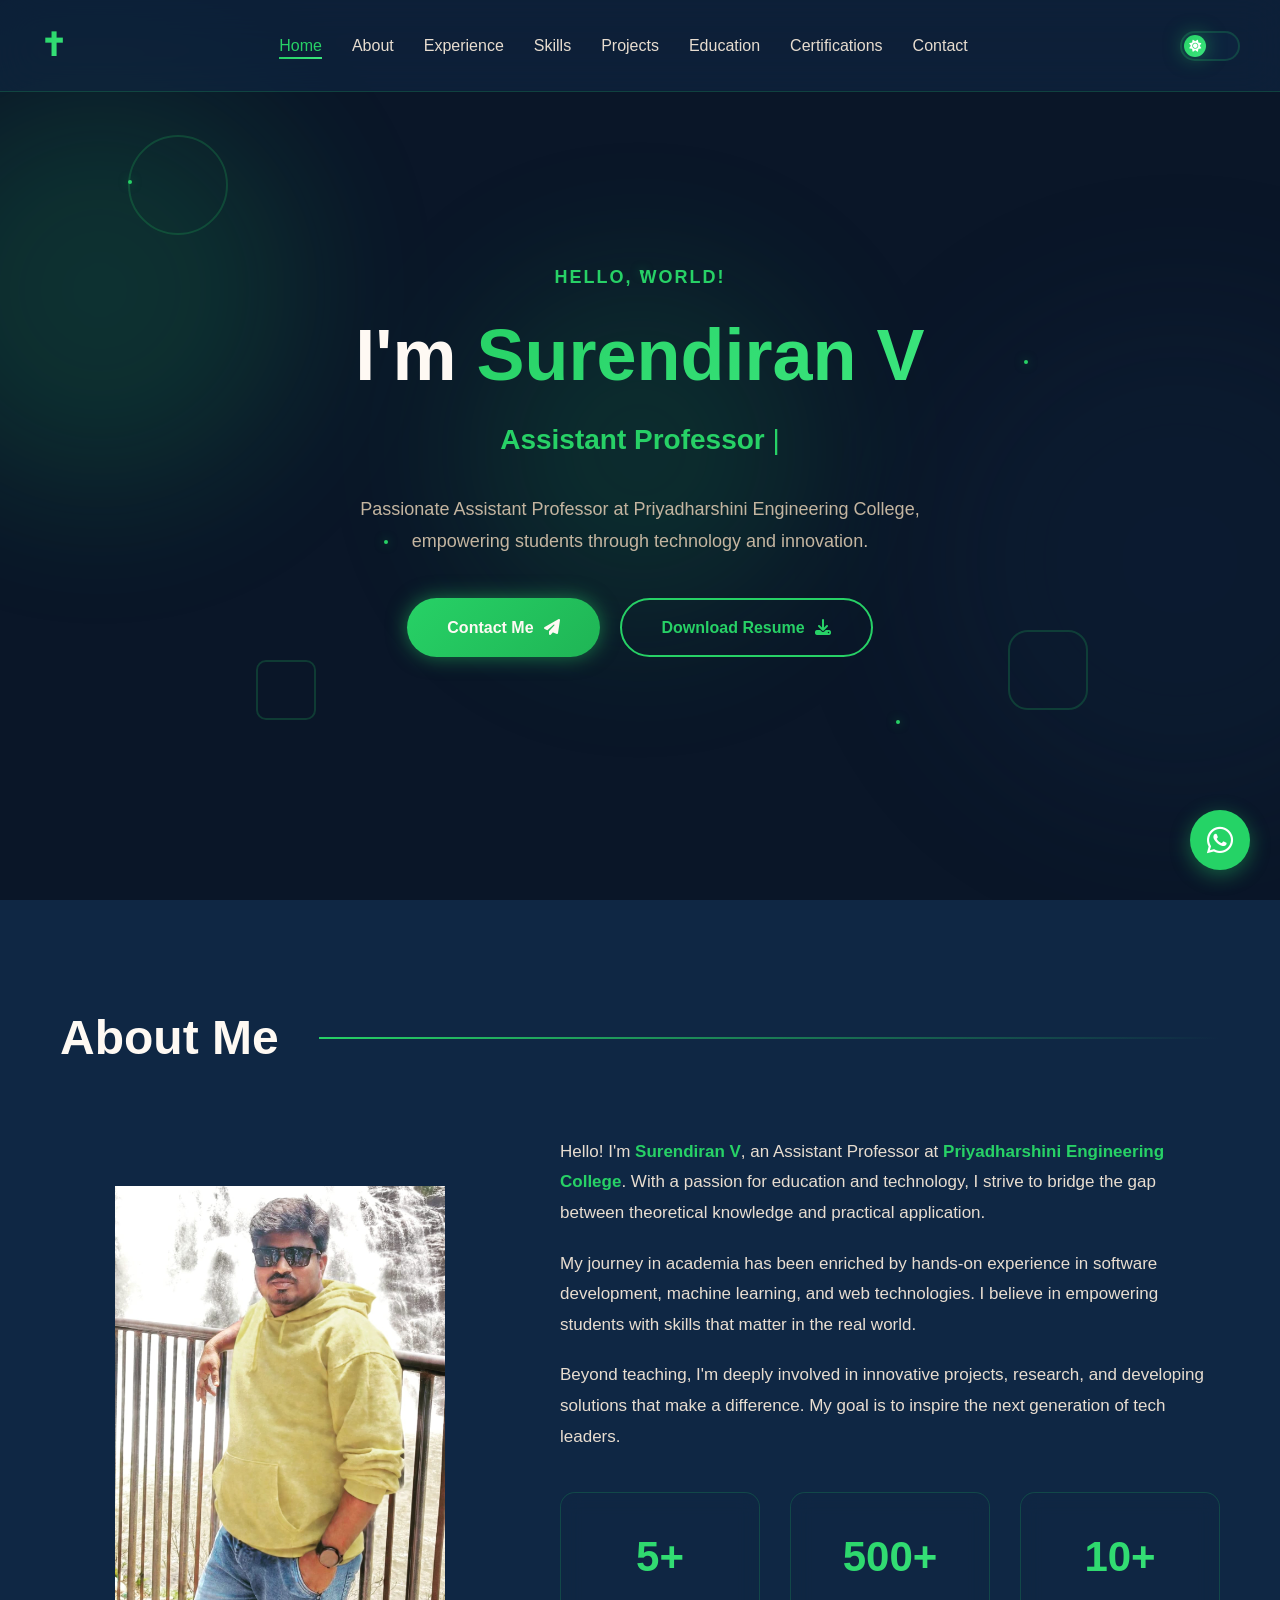
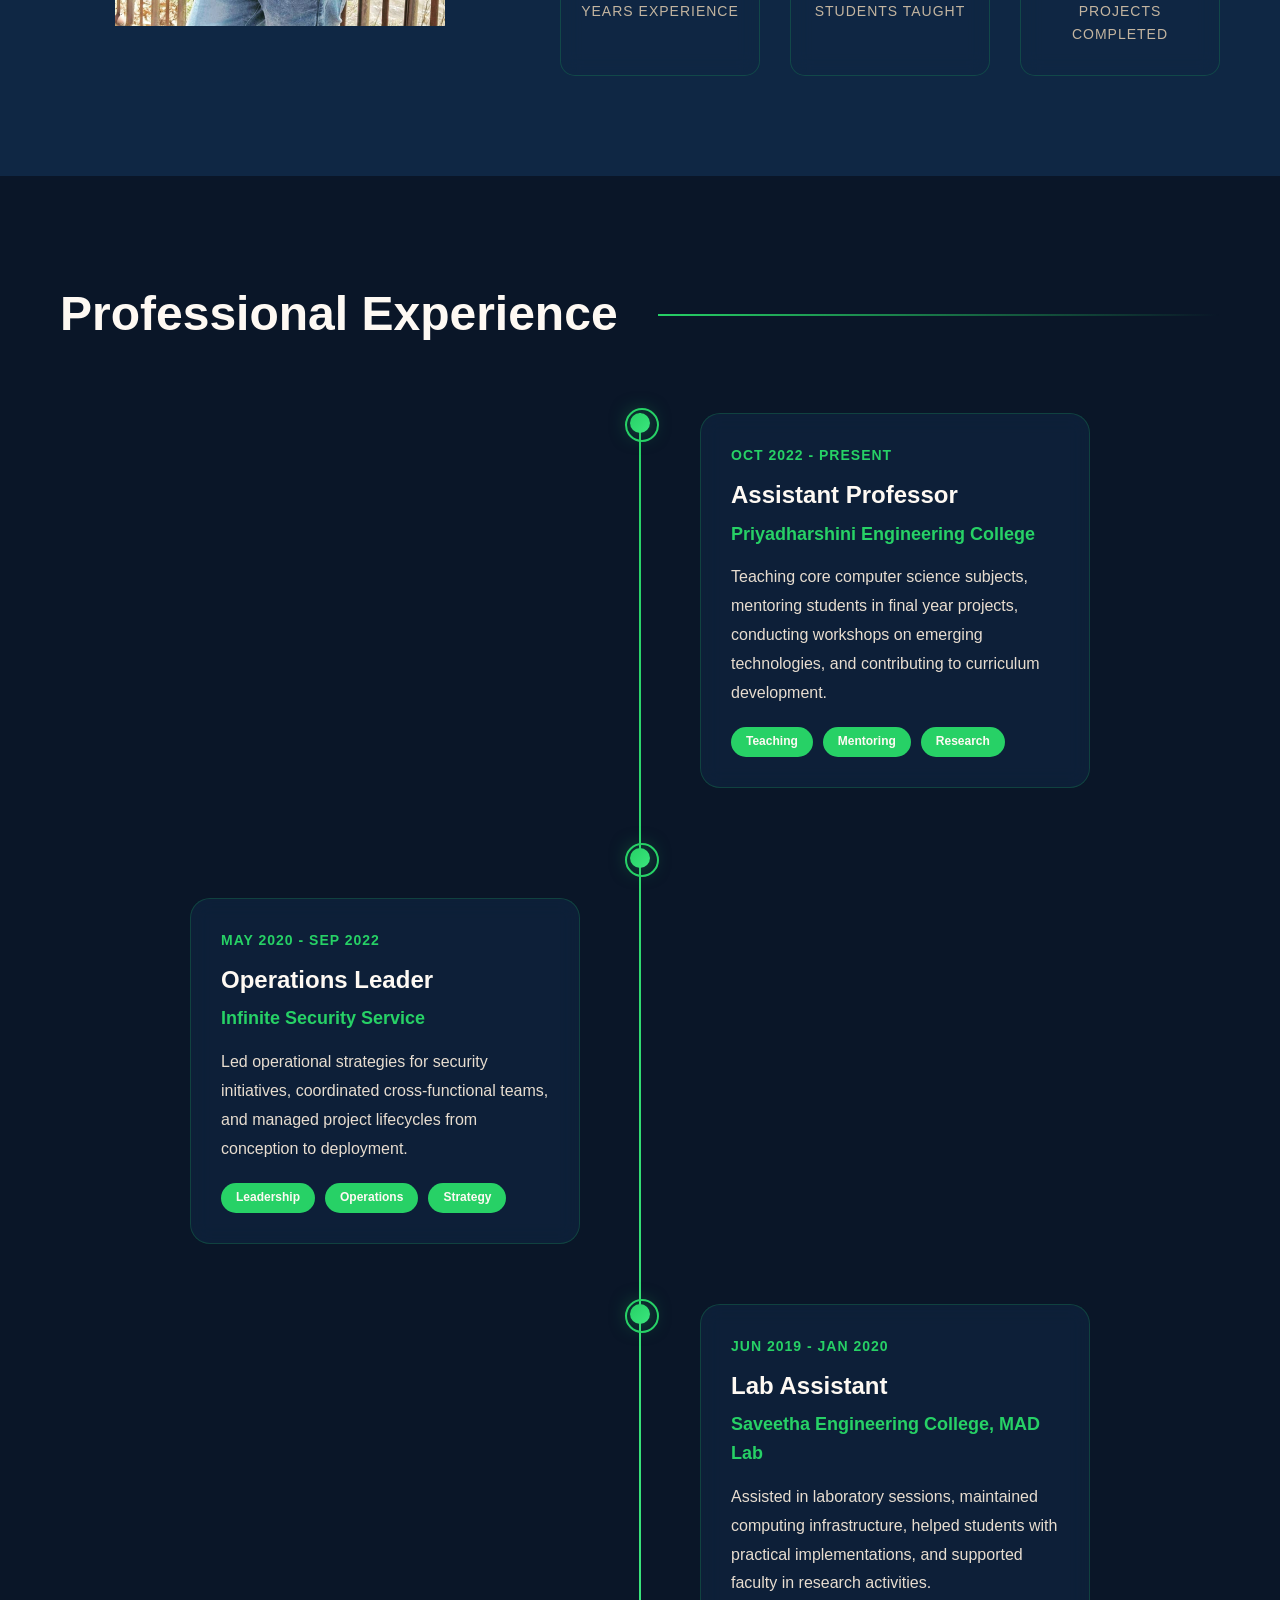
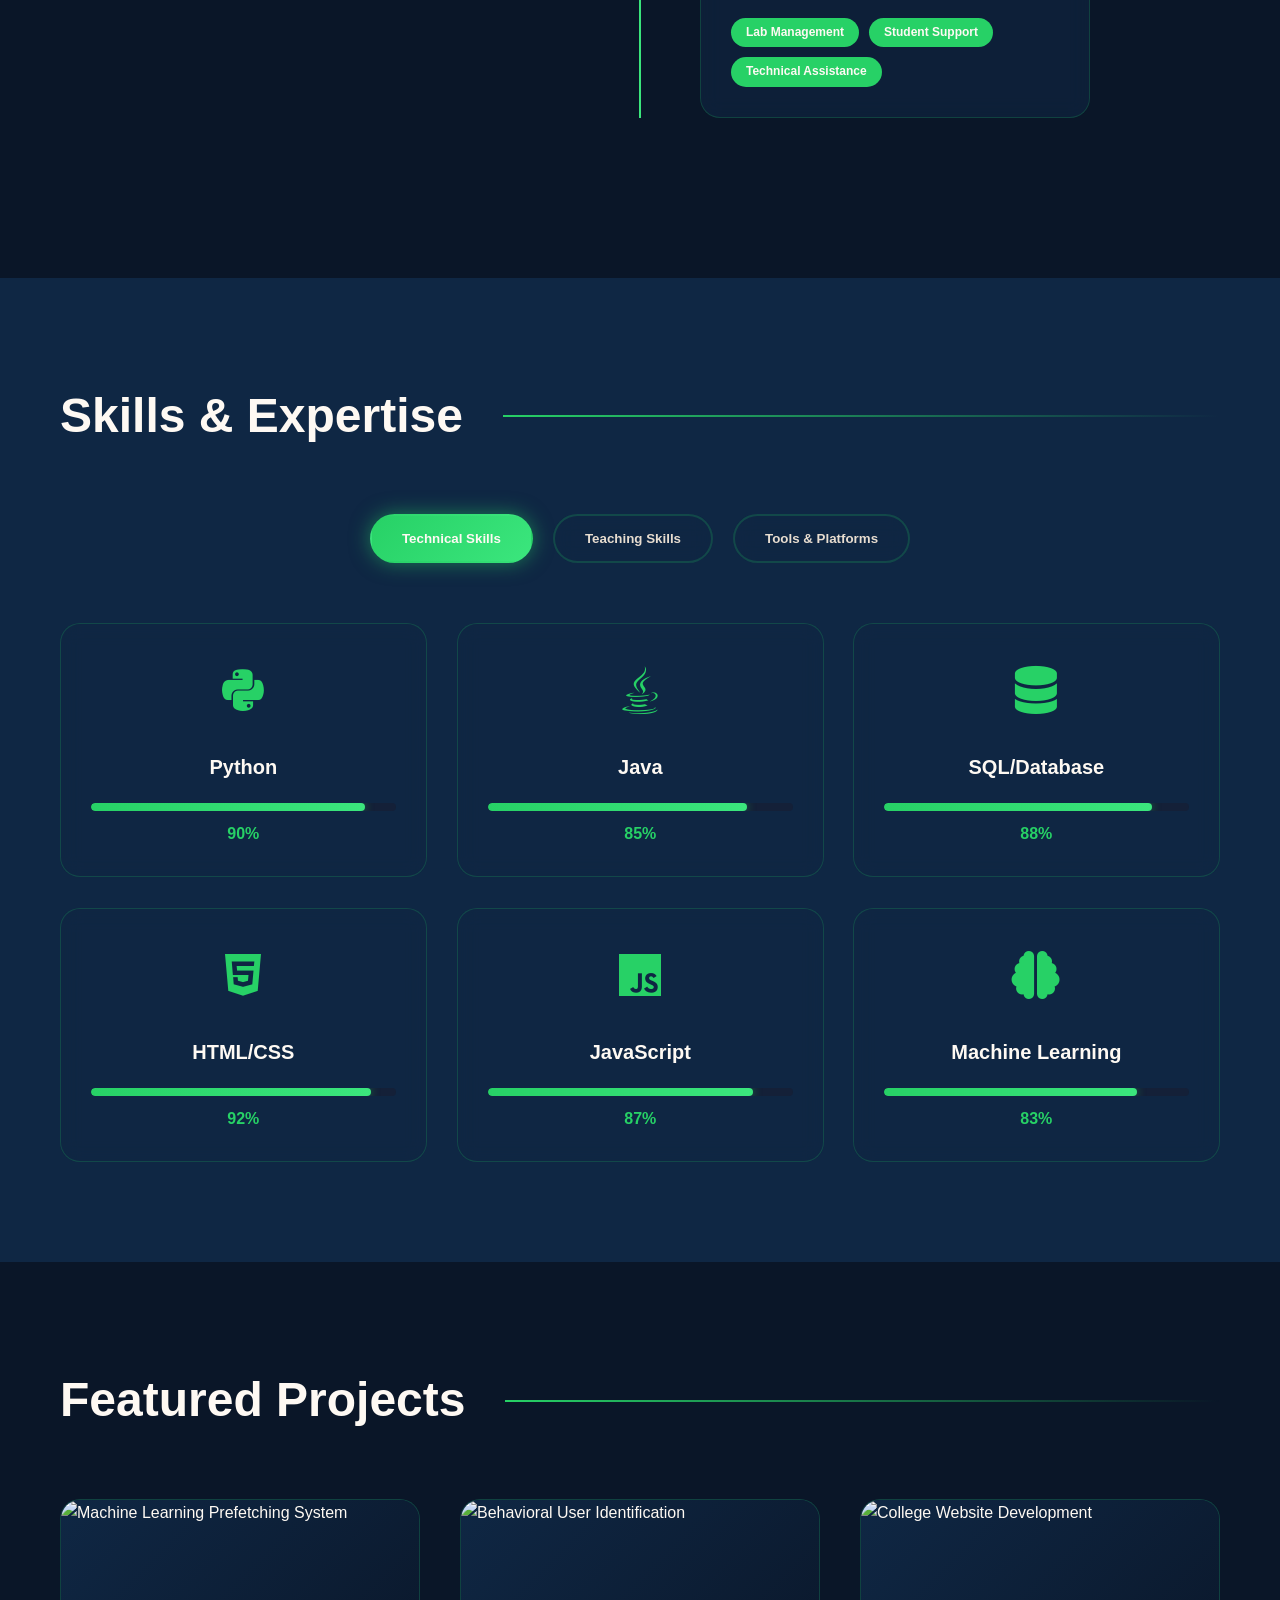
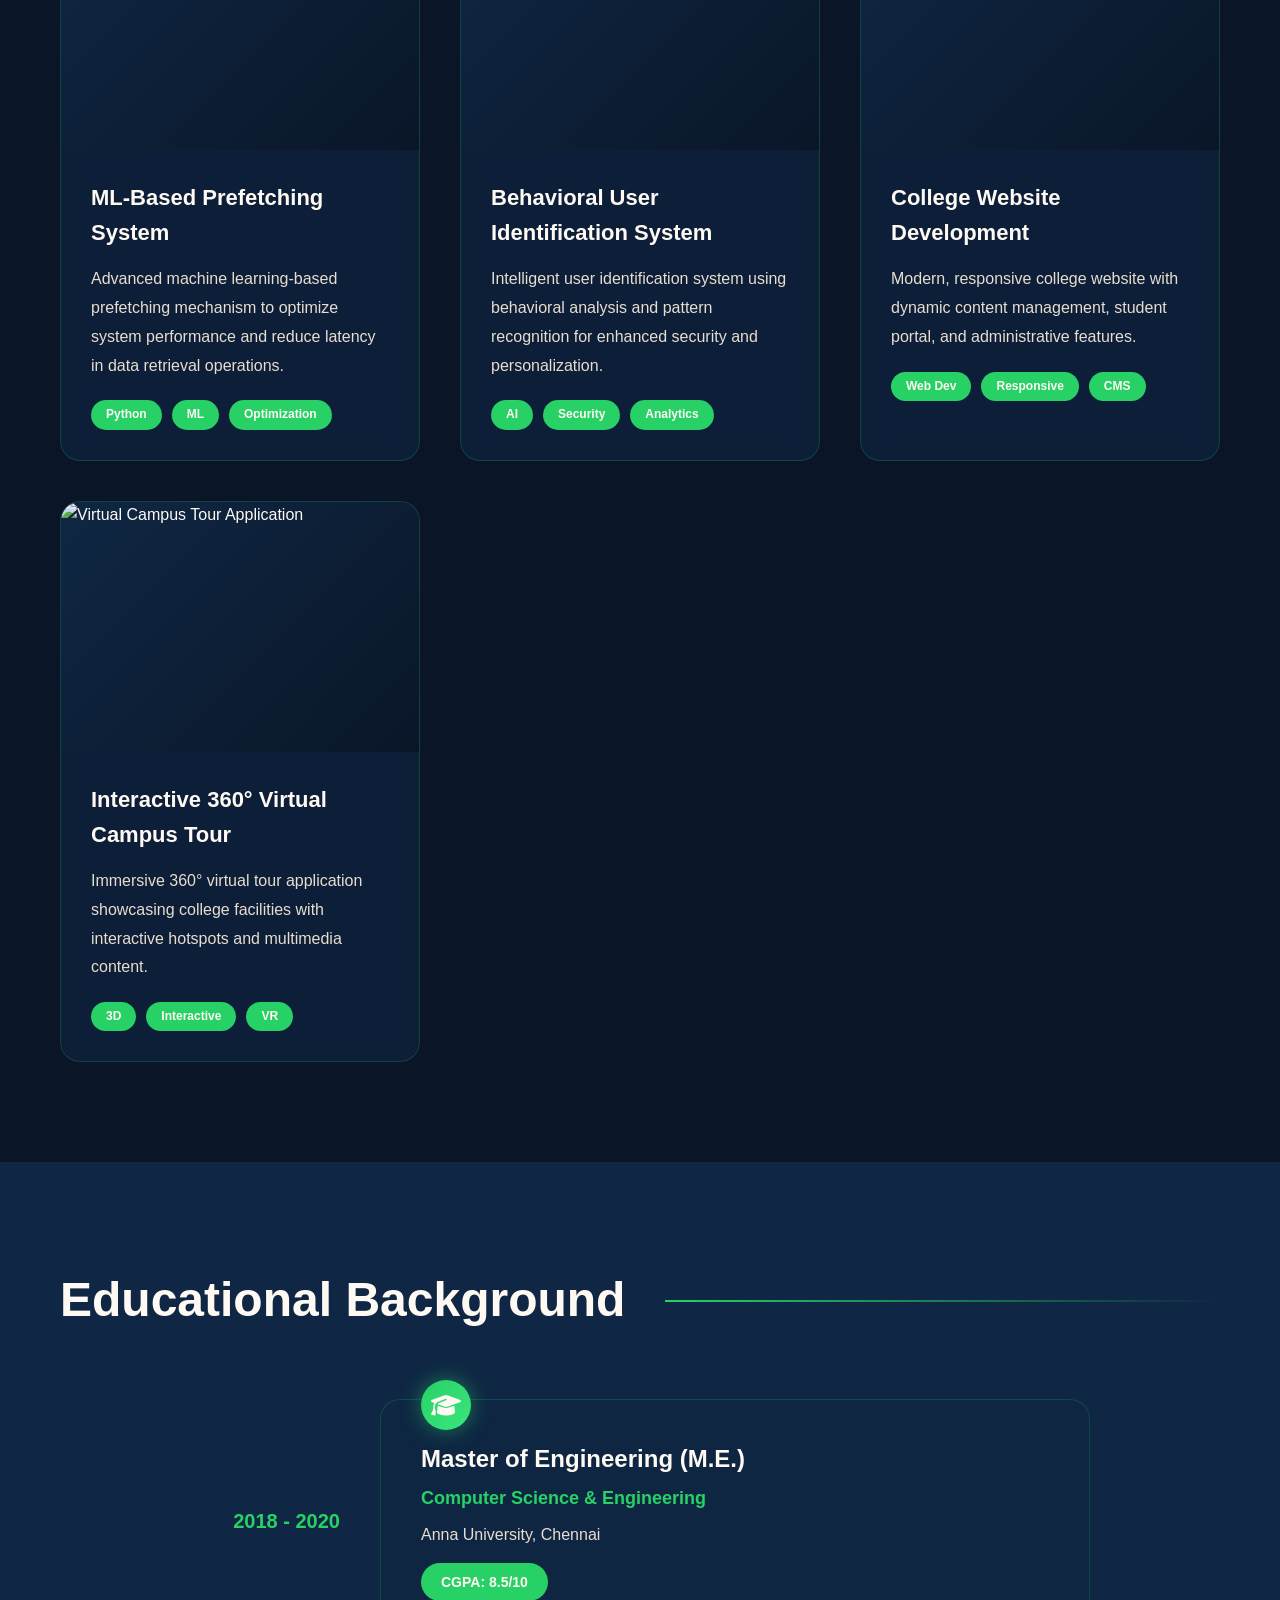
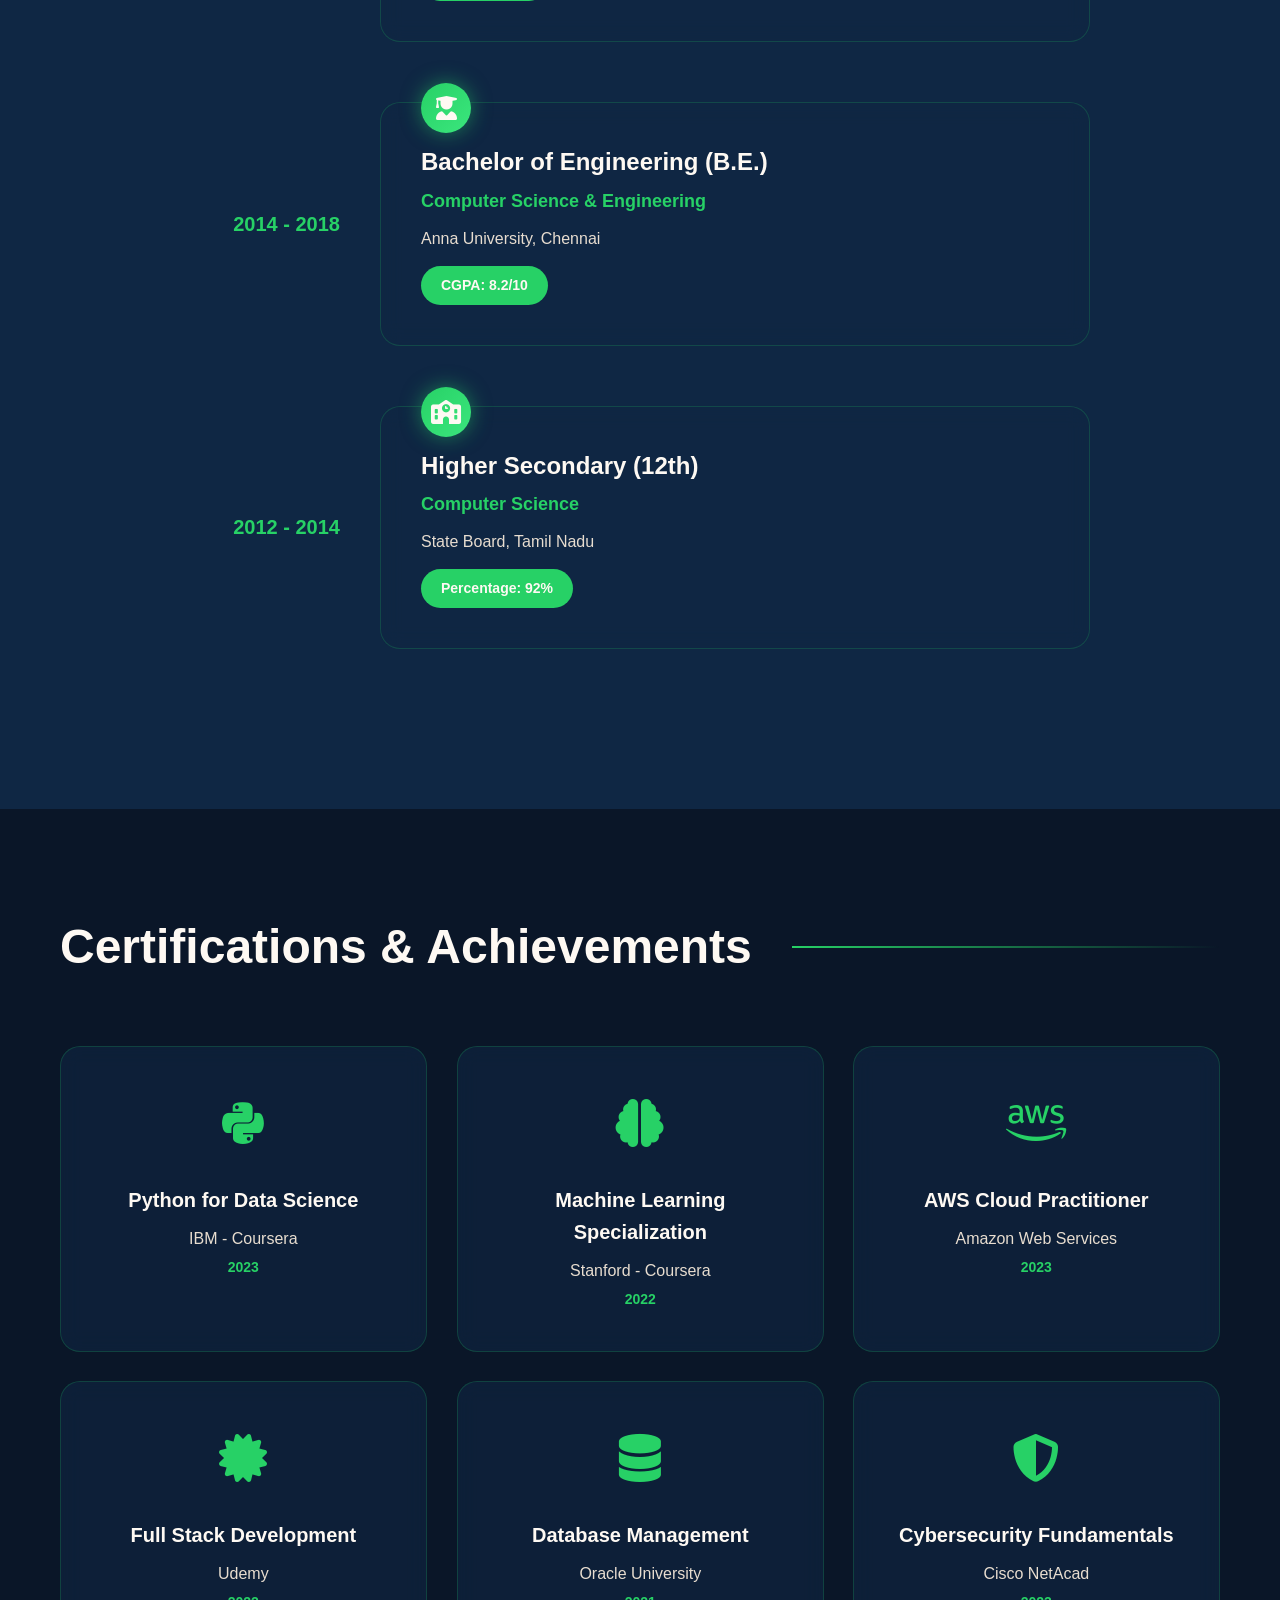
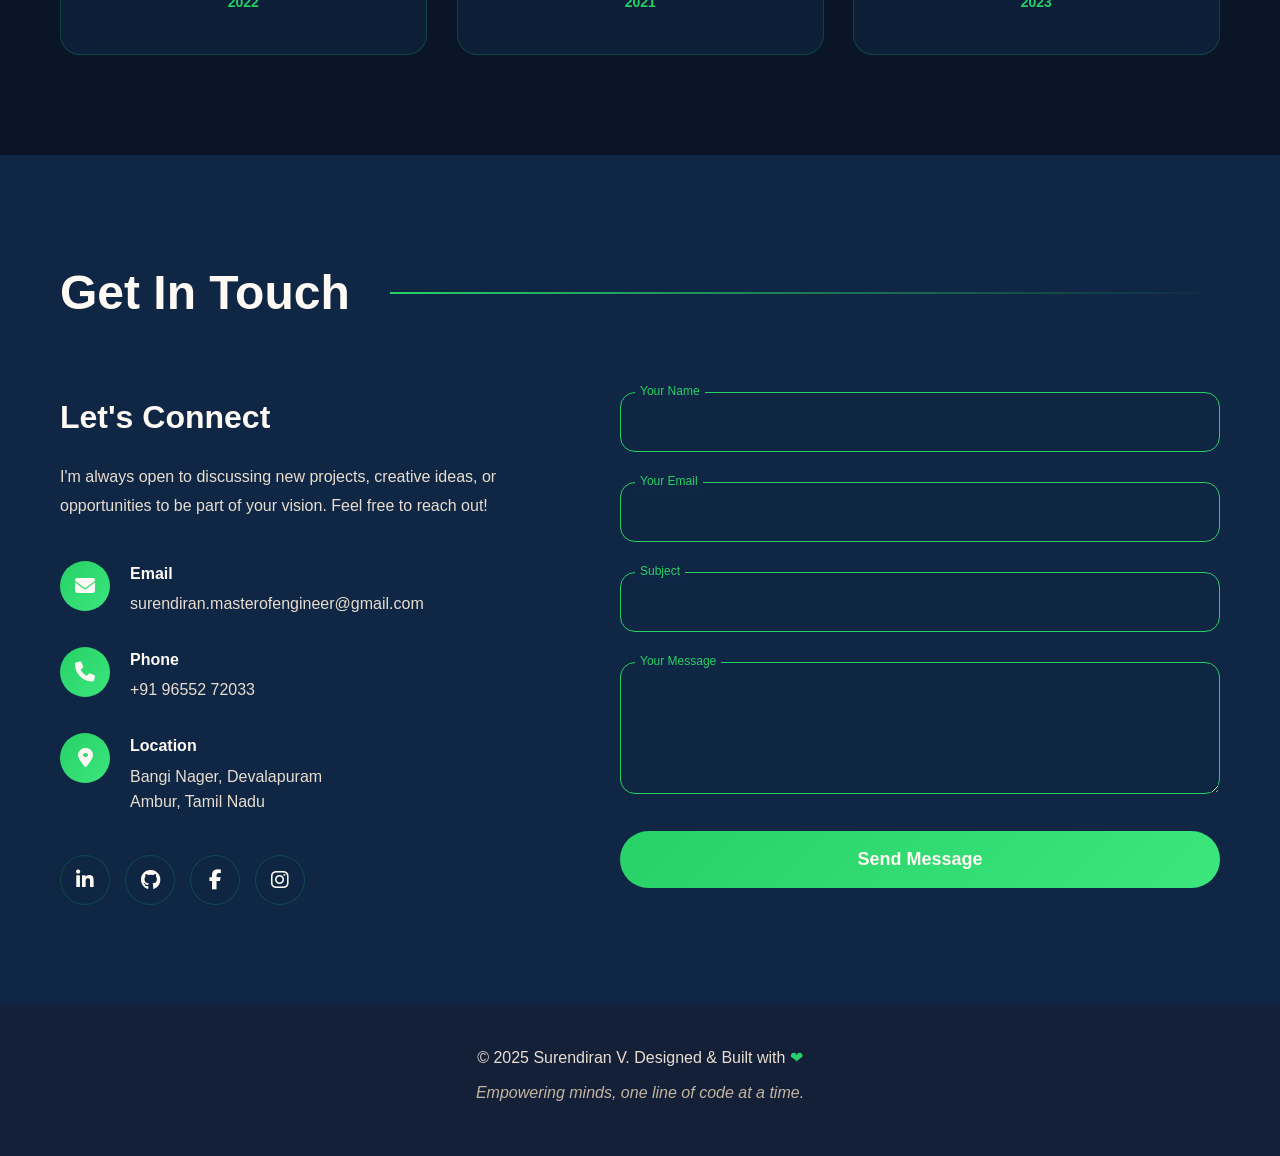
==== portfolio.html @ 7e235e1b "Set splash screen as landing page - rename files for proper loading sequence" ====
<!DOCTYPE html>
<html lang="en">
<head>
    <meta charset="UTF-8">
    <meta name="viewport" content="width=device-width, initial-scale=1.0">
    <title>Surendiran V | Assistant Professor & Tech Educator</title>
    <link rel="icon" href="data:image/svg+xml,<svg xmlns='http://www.w3.org/2000/svg' viewBox='0 0 100 100'><text y='0.9em' font-size='90' fill='%2327D166'>✝</text></svg>">
    <link rel="stylesheet" href="css/style.css">
    <!-- Font Awesome for Icons -->
    <link rel="stylesheet" href="https://cdnjs.cloudflare.com/ajax/libs/font-awesome/6.4.0/css/all.min.css">
</head>
<body data-theme="dark">
    
    <!-- Floating Background Elements -->
    <div class="bg-shapes">
        <div class="shape shape-1"></div>
        <div class="shape shape-2"></div>
        <div class="shape shape-3"></div>
    </div>

    <!-- ===================== NAVIGATION BAR ===================== -->
    <nav class="navbar" id="navbar">
        <div class="nav-container">
            <div class="nav-logo">
                <span class="logo-text">✝</span>
            </div>
            
            <ul class="nav-menu" id="navMenu">
                <li><a href="#home" class="nav-link active">Home</a></li>
                <li><a href="#about" class="nav-link">About</a></li>
                <li><a href="#experience" class="nav-link">Experience</a></li>
                <li><a href="#skills" class="nav-link">Skills</a></li>
                <li><a href="#projects" class="nav-link">Projects</a></li>
                <li><a href="#education" class="nav-link">Education</a></li>
                <li><a href="#certifications" class="nav-link">Certifications</a></li>
                <li><a href="#contact" class="nav-link">Contact</a></li>
            </ul>

            <!-- Theme Toggle Switch -->
            <div class="theme-toggle-wrapper">
                <input type="checkbox" id="themeToggle" class="theme-toggle-checkbox">
                <label for="themeToggle" class="theme-toggle-label">
                    <span class="theme-toggle-slider">
                        <i class="fas fa-sun"></i>
                        <i class="fas fa-moon"></i>
                    </span>
                </label>
            </div>

            <!-- Mobile Menu Toggle -->
            <div class="nav-toggle" id="navToggle">
                <span></span>
                <span></span>
                <span></span>
            </div>
        </div>
    </nav>

    <!-- ===================== HERO SECTION ===================== -->
    <section class="hero" id="home">
        <div class="hero-particles">
            <div class="hero-particle"></div>
            <div class="hero-particle"></div>
            <div class="hero-particle"></div>
            <div class="hero-particle"></div>
            <div class="hero-particle"></div>
        </div>
        
        <div class="hero-content">
            <div class="hero-greeting" data-aos="fade-down">Hello, World!</div>
            <h1 class="hero-title" data-aos="fade-up" data-aos-delay="200">
                I'm <span class="highlight-name">Surendiran V</span>
            </h1>
            <div class="hero-subtitle" data-aos="fade-up" data-aos-delay="400">
                <span class="typing-text"></span>
                <span class="cursor">|</span>
            </div>
            <p class="hero-description" data-aos="fade-up" data-aos-delay="600">
                Passionate Assistant Professor at Priyadharshini Engineering College,<br>
                empowering students through technology and innovation.
            </p>
            <div class="hero-buttons" data-aos="fade-up" data-aos-delay="800">
                <a href="#contact" class="btn btn-primary">
                    <span>Contact Me</span>
                    <i class="fas fa-paper-plane"></i>
                </a>
                <a href="#" class="btn btn-secondary" id="downloadResume">
                    <span>Download Resume</span>
                    <i class="fas fa-download"></i>
                </a>
            </div>
            <div class="hero-scroll" data-aos="fade-up" data-aos-delay="1000">
                <div class="scroll-indicator">
                    <span>Scroll Down</span>
                    <div class="scroll-arrow"></div>
                </div>
            </div>
        </div>

        <!-- 3D Floating Elements -->
        <div class="floating-element floating-element-1"></div>
        <div class="floating-element floating-element-2"></div>
        <div class="floating-element floating-element-3"></div>
    </section>

    <!-- ===================== ABOUT SECTION ===================== -->
    <section class="about" id="about">
        <div class="container">
            <h2 class="section-title" data-aos="fade-up">
                About Me
                <div class="title-line"></div>
            </h2>

            <div class="about-content">
                <div class="about-image" data-aos="fade-right">
                    <div class="image-wrapper">
                        <img src="assets/profile.jpg" alt="Surendiran V" onerror="this.src='data:image/svg+xml,%3Csvg xmlns=%22http://www.w3.org/2000/svg%22 width=%22400%22 height=%22400%22%3E%3Crect width=%22400%22 height=%22400%22 fill=%22%23dc143c%22/%3E%3Ctext x=%2250%25%22 y=%2250%25%22 dominant-baseline=%22middle%22 text-anchor=%22middle%22 font-family=%22Arial%22 font-size=%2280%22 fill=%22white%22%3ESV%3C/text%3E%3C/svg%3E'">
                        <div class="image-glow"></div>
                    </div>
                </div>

                <div class="about-text" data-aos="fade-left">
                    <p class="about-paragraph">
                        Hello! I'm <strong>Surendiran V</strong>, an Assistant Professor at 
                        <strong>Priyadharshini Engineering College</strong>. With a passion for education 
                        and technology, I strive to bridge the gap between theoretical knowledge and 
                        practical application.
                    </p>
                    <p class="about-paragraph">
                        My journey in academia has been enriched by hands-on experience in software 
                        development, machine learning, and web technologies. I believe in empowering 
                        students with skills that matter in the real world.
                    </p>
                    <p class="about-paragraph">
                        Beyond teaching, I'm deeply involved in innovative projects, research, and 
                        developing solutions that make a difference. My goal is to inspire the next 
                        generation of tech leaders.
                    </p>

                    <!-- Statistics -->
                    <div class="about-stats">
                        <div class="stat-item" data-aos="zoom-in" data-aos-delay="200">
                            <div class="stat-number">5+</div>
                            <div class="stat-label">Years Experience</div>
                        </div>
                        <div class="stat-item" data-aos="zoom-in" data-aos-delay="400">
                            <div class="stat-number">500+</div>
                            <div class="stat-label">Students Taught</div>
                        </div>
                        <div class="stat-item" data-aos="zoom-in" data-aos-delay="600">
                            <div class="stat-number">10+</div>
                            <div class="stat-label">Projects Completed</div>
                        </div>
                    </div>
                </div>
            </div>
        </div>
    </section>

    <!-- ===================== EXPERIENCE SECTION ===================== -->
    <section class="experience" id="experience">
        <div class="container">
            <h2 class="section-title" data-aos="fade-up">
                Professional Experience
                <div class="title-line"></div>
            </h2>

            <div class="timeline">
                <!-- Experience Item 1 -->
                <div class="timeline-item" data-aos="fade-up">
                    <div class="timeline-dot"></div>
                    <div class="timeline-content">
                        <div class="timeline-date">Oct 2022 - Present</div>
                        <h3 class="timeline-title">Assistant Professor</h3>
                        <h4 class="timeline-company">Priyadharshini Engineering College</h4>
                        <p class="timeline-description">
                            Teaching core computer science subjects, mentoring students in final year 
                            projects, conducting workshops on emerging technologies, and contributing 
                            to curriculum development.
                        </p>
                        <div class="timeline-tags">
                            <span class="tag">Teaching</span>
                            <span class="tag">Mentoring</span>
                            <span class="tag">Research</span>
                        </div>
                    </div>
                </div>

                <!-- Experience Item 2 -->
                <div class="timeline-item" data-aos="fade-up" data-aos-delay="200">
                    <div class="timeline-dot"></div>
                    <div class="timeline-content">
                        <div class="timeline-date">May 2020 - Sep 2022</div>
                        <h3 class="timeline-title">Operations Leader</h3>
                        <h4 class="timeline-company">Infinite Security Service</h4>
                        <p class="timeline-description">
                            Led operational strategies for security initiatives, coordinated cross-functional 
                            teams, and managed project lifecycles from conception to deployment.
                        </p>
                        <div class="timeline-tags">
                            <span class="tag">Leadership</span>
                            <span class="tag">Operations</span>
                            <span class="tag">Strategy</span>
                        </div>
                    </div>
                </div>

                <!-- Experience Item 3 -->
                <div class="timeline-item" data-aos="fade-up" data-aos-delay="400">
                    <div class="timeline-dot"></div>
                    <div class="timeline-content">
                        <div class="timeline-date">Jun 2019 - Jan 2020</div>
                        <h3 class="timeline-title">Lab Assistant</h3>
                        <h4 class="timeline-company">Saveetha Engineering College, MAD Lab</h4>
                        <p class="timeline-description">
                            Assisted in laboratory sessions, maintained computing infrastructure, 
                            helped students with practical implementations, and supported faculty 
                            in research activities.
                        </p>
                        <div class="timeline-tags">
                            <span class="tag">Lab Management</span>
                            <span class="tag">Student Support</span>
                            <span class="tag">Technical Assistance</span>
                        </div>
                    </div>
                </div>
            </div>
        </div>
    </section>

    <!-- ===================== SKILLS SECTION ===================== -->
    <section class="skills" id="skills">
        <div class="container">
            <h2 class="section-title" data-aos="fade-up">
                Skills & Expertise
                <div class="title-line"></div>
            </h2>

            <!-- Skills Tabs -->
            <div class="skills-tabs" data-aos="fade-up" data-aos-delay="200">
                <button class="skill-tab active" data-tab="technical">Technical Skills</button>
                <button class="skill-tab" data-tab="teaching">Teaching Skills</button>
                <button class="skill-tab" data-tab="tools">Tools & Platforms</button>
            </div>

            <!-- Technical Skills -->
            <div class="skills-content active" id="technical">
                <div class="skills-grid">
                    <div class="skill-card" data-aos="flip-left" data-aos-delay="100">
                        <div class="skill-icon"><i class="fab fa-python"></i></div>
                        <h3 class="skill-name">Python</h3>
                        <div class="skill-bar">
                            <div class="skill-progress" data-progress="90"></div>
                        </div>
                        <div class="skill-percent">90%</div>
                    </div>

                    <div class="skill-card" data-aos="flip-left" data-aos-delay="200">
                        <div class="skill-icon"><i class="fab fa-java"></i></div>
                        <h3 class="skill-name">Java</h3>
                        <div class="skill-bar">
                            <div class="skill-progress" data-progress="85"></div>
                        </div>
                        <div class="skill-percent">85%</div>
                    </div>

                    <div class="skill-card" data-aos="flip-left" data-aos-delay="300">
                        <div class="skill-icon"><i class="fas fa-database"></i></div>
                        <h3 class="skill-name">SQL/Database</h3>
                        <div class="skill-bar">
                            <div class="skill-progress" data-progress="88"></div>
                        </div>
                        <div class="skill-percent">88%</div>
                    </div>

                    <div class="skill-card" data-aos="flip-left" data-aos-delay="400">
                        <div class="skill-icon"><i class="fab fa-html5"></i></div>
                        <h3 class="skill-name">HTML/CSS</h3>
                        <div class="skill-bar">
                            <div class="skill-progress" data-progress="92"></div>
                        </div>
                        <div class="skill-percent">92%</div>
                    </div>

                    <div class="skill-card" data-aos="flip-left" data-aos-delay="500">
                        <div class="skill-icon"><i class="fab fa-js"></i></div>
                        <h3 class="skill-name">JavaScript</h3>
                        <div class="skill-bar">
                            <div class="skill-progress" data-progress="87"></div>
                        </div>
                        <div class="skill-percent">87%</div>
                    </div>

                    <div class="skill-card" data-aos="flip-left" data-aos-delay="600">
                        <div class="skill-icon"><i class="fas fa-brain"></i></div>
                        <h3 class="skill-name">Machine Learning</h3>
                        <div class="skill-bar">
                            <div class="skill-progress" data-progress="83"></div>
                        </div>
                        <div class="skill-percent">83%</div>
                    </div>
                </div>
            </div>

            <!-- Teaching Skills -->
            <div class="skills-content" id="teaching">
                <div class="skills-grid">
                    <div class="skill-card" data-aos="flip-left" data-aos-delay="100">
                        <div class="skill-icon"><i class="fas fa-chalkboard-teacher"></i></div>
                        <h3 class="skill-name">Classroom Teaching</h3>
                        <div class="skill-bar">
                            <div class="skill-progress" data-progress="95"></div>
                        </div>
                        <div class="skill-percent">95%</div>
                    </div>

                    <div class="skill-card" data-aos="flip-left" data-aos-delay="200">
                        <div class="skill-icon"><i class="fas fa-users"></i></div>
                        <h3 class="skill-name">Student Mentoring</h3>
                        <div class="skill-bar">
                            <div class="skill-progress" data-progress="93"></div>
                        </div>
                        <div class="skill-percent">93%</div>
                    </div>

                    <div class="skill-card" data-aos="flip-left" data-aos-delay="300">
                        <div class="skill-icon"><i class="fas fa-book"></i></div>
                        <h3 class="skill-name">Curriculum Design</h3>
                        <div class="skill-bar">
                            <div class="skill-progress" data-progress="88"></div>
                        </div>
                        <div class="skill-percent">88%</div>
                    </div>

                    <div class="skill-card" data-aos="flip-left" data-aos-delay="400">
                        <div class="skill-icon"><i class="fas fa-project-diagram"></i></div>
                        <h3 class="skill-name">Project Guidance</h3>
                        <div class="skill-bar">
                            <div class="skill-progress" data-progress="91"></div>
                        </div>
                        <div class="skill-percent">91%</div>
                    </div>
                </div>
            </div>

            <!-- Tools & Platforms -->
            <div class="skills-content" id="tools">
                <div class="skills-grid">
                    <div class="skill-card" data-aos="flip-left" data-aos-delay="100">
                        <div class="skill-icon"><i class="fab fa-git-alt"></i></div>
                        <h3 class="skill-name">Git & GitHub</h3>
                        <div class="skill-bar">
                            <div class="skill-progress" data-progress="89"></div>
                        </div>
                        <div class="skill-percent">89%</div>
                    </div>

                    <div class="skill-card" data-aos="flip-left" data-aos-delay="200">
                        <div class="skill-icon"><i class="fab fa-docker"></i></div>
                        <h3 class="skill-name">Docker</h3>
                        <div class="skill-bar">
                            <div class="skill-progress" data-progress="80"></div>
                        </div>
                        <div class="skill-percent">80%</div>
                    </div>

                    <div class="skill-card" data-aos="flip-left" data-aos-delay="300">
                        <div class="skill-icon"><i class="fas fa-code"></i></div>
                        <h3 class="skill-name">VS Code</h3>
                        <div class="skill-bar">
                            <div class="skill-progress" data-progress="94"></div>
                        </div>
                        <div class="skill-percent">94%</div>
                    </div>

                    <div class="skill-card" data-aos="flip-left" data-aos-delay="400">
                        <div class="skill-icon"><i class="fas fa-server"></i></div>
                        <h3 class="skill-name">Linux/Unix</h3>
                        <div class="skill-bar">
                            <div class="skill-progress" data-progress="86"></div>
                        </div>
                        <div class="skill-percent">86%</div>
                    </div>
                </div>
            </div>
        </div>
    </section>

    <!-- ===================== PROJECTS SECTION ===================== -->
    <section class="projects" id="projects">
        <div class="container">
            <h2 class="section-title" data-aos="fade-up">
                Featured Projects
                <div class="title-line"></div>
            </h2>

            <div class="projects-grid">
                <!-- Project 1 -->
                <div class="project-card" data-aos="zoom-in" data-aos-delay="100">
                    <div class="project-image">
                        <img src="https://images.unsplash.com/photo-1555949963-aa79dcee981c?w=800&q=80" alt="Machine Learning Prefetching System" style="width: 100%; height: 100%; object-fit: cover;">
                        <div class="project-overlay">
                            <button class="project-btn" onclick="openProjectModal('project1')">
                                <i class="fas fa-eye"></i> View Details
                            </button>
                        </div>
                    </div>
                    <div class="project-content">
                        <h3 class="project-title">ML-Based Prefetching System</h3>
                        <p class="project-description">
                            Advanced machine learning-based prefetching mechanism to optimize system performance 
                            and reduce latency in data retrieval operations.
                        </p>
                        <div class="project-tags">
                            <span class="tag">Python</span>
                            <span class="tag">ML</span>
                            <span class="tag">Optimization</span>
                        </div>
                    </div>
                </div>

                <!-- Project 2 -->
                <div class="project-card" data-aos="zoom-in" data-aos-delay="200">
                    <div class="project-image">
                        <img src="https://images.unsplash.com/photo-1563986768609-322da13575f3?w=800&q=80" alt="Behavioral User Identification" style="width: 100%; height: 100%; object-fit: cover;">
                        <div class="project-overlay">
                            <button class="project-btn" onclick="openProjectModal('project2')">
                                <i class="fas fa-eye"></i> View Details
                            </button>
                        </div>
                    </div>
                    <div class="project-content">
                        <h3 class="project-title">Behavioral User Identification System</h3>
                        <p class="project-description">
                            Intelligent user identification system using behavioral analysis and pattern 
                            recognition for enhanced security and personalization.
                        </p>
                        <div class="project-tags">
                            <span class="tag">AI</span>
                            <span class="tag">Security</span>
                            <span class="tag">Analytics</span>
                        </div>
                    </div>
                </div>

                <!-- Project 3 -->
                <div class="project-card" data-aos="zoom-in" data-aos-delay="300">
                    <div class="project-image">
                        <img src="https://images.unsplash.com/photo-1498050108023-c5249f4df085?w=800&q=80" alt="College Website Development" style="width: 100%; height: 100%; object-fit: cover;">
                        <div class="project-overlay">
                            <button class="project-btn" onclick="openProjectModal('project3')">
                                <i class="fas fa-eye"></i> View Details
                            </button>
                        </div>
                    </div>
                    <div class="project-content">
                        <h3 class="project-title">College Website Development</h3>
                        <p class="project-description">
                            Modern, responsive college website with dynamic content management, student 
                            portal, and administrative features.
                        </p>
                        <div class="project-tags">
                            <span class="tag">Web Dev</span>
                            <span class="tag">Responsive</span>
                            <span class="tag">CMS</span>
                        </div>
                    </div>
                </div>

                <!-- Project 4 -->
                <div class="project-card" data-aos="zoom-in" data-aos-delay="400">
                    <div class="project-image">
                        <img src="https://images.unsplash.com/photo-1617802690992-15d93263d3a9?w=800&q=80" alt="Virtual Campus Tour Application" style="width: 100%; height: 100%; object-fit: cover;">
                        <div class="project-overlay">
                            <button class="project-btn" onclick="openProjectModal('project4')">
                                <i class="fas fa-eye"></i> View Details
                            </button>
                        </div>
                    </div>
                    <div class="project-content">
                        <h3 class="project-title">Interactive 360° Virtual Campus Tour</h3>
                        <p class="project-description">
                            Immersive 360° virtual tour application showcasing college facilities with 
                            interactive hotspots and multimedia content.
                        </p>
                        <div class="project-tags">
                            <span class="tag">3D</span>
                            <span class="tag">Interactive</span>
                            <span class="tag">VR</span>
                        </div>
                    </div>
                </div>
            </div>
        </div>
    </section>

    <!-- ===================== EDUCATION SECTION ===================== -->
    <section class="education" id="education">
        <div class="container">
            <h2 class="section-title" data-aos="fade-up">
                Educational Background
                <div class="title-line"></div>
            </h2>

            <div class="education-timeline">
                <!-- Education Item 1 -->
                <div class="education-item" data-aos="fade-right">
                    <div class="education-year">2018 - 2020</div>
                    <div class="education-card">
                        <div class="education-icon"><i class="fas fa-graduation-cap"></i></div>
                        <h3 class="education-degree">Master of Engineering (M.E.)</h3>
                        <h4 class="education-field">Computer Science & Engineering</h4>
                        <p class="education-institution">Anna University, Chennai</p>
                        <div class="education-grade">CGPA: 8.5/10</div>
                    </div>
                </div>

                <!-- Education Item 2 -->
                <div class="education-item" data-aos="fade-left">
                    <div class="education-year">2014 - 2018</div>
                    <div class="education-card">
                        <div class="education-icon"><i class="fas fa-user-graduate"></i></div>
                        <h3 class="education-degree">Bachelor of Engineering (B.E.)</h3>
                        <h4 class="education-field">Computer Science & Engineering</h4>
                        <p class="education-institution">Anna University, Chennai</p>
                        <div class="education-grade">CGPA: 8.2/10</div>
                    </div>
                </div>

                <!-- Education Item 3 -->
                <div class="education-item" data-aos="fade-right">
                    <div class="education-year">2012 - 2014</div>
                    <div class="education-card">
                        <div class="education-icon"><i class="fas fa-school"></i></div>
                        <h3 class="education-degree">Higher Secondary (12th)</h3>
                        <h4 class="education-field">Computer Science</h4>
                        <p class="education-institution">State Board, Tamil Nadu</p>
                        <div class="education-grade">Percentage: 92%</div>
                    </div>
                </div>
            </div>
        </div>
    </section>

    <!-- ===================== CERTIFICATIONS SECTION ===================== -->
    <section class="certifications" id="certifications">
        <div class="container">
            <h2 class="section-title" data-aos="fade-up">
                Certifications & Achievements
                <div class="title-line"></div>
            </h2>

            <div class="certifications-grid">
                <div class="cert-card" data-aos="flip-up" data-aos-delay="100">
                    <div class="cert-icon"><i class="fab fa-python"></i></div>
                    <h3 class="cert-title">Python for Data Science</h3>
                    <p class="cert-issuer">IBM - Coursera</p>
                    <p class="cert-date">2023</p>
                </div>

                <div class="cert-card" data-aos="flip-up" data-aos-delay="200">
                    <div class="cert-icon"><i class="fas fa-brain"></i></div>
                    <h3 class="cert-title">Machine Learning Specialization</h3>
                    <p class="cert-issuer">Stanford - Coursera</p>
                    <p class="cert-date">2022</p>
                </div>

                <div class="cert-card" data-aos="flip-up" data-aos-delay="300">
                    <div class="cert-icon"><i class="fab fa-aws"></i></div>
                    <h3 class="cert-title">AWS Cloud Practitioner</h3>
                    <p class="cert-issuer">Amazon Web Services</p>
                    <p class="cert-date">2023</p>
                </div>

                <div class="cert-card" data-aos="flip-up" data-aos-delay="400">
                    <div class="cert-icon"><i class="fas fa-certificate"></i></div>
                    <h3 class="cert-title">Full Stack Development</h3>
                    <p class="cert-issuer">Udemy</p>
                    <p class="cert-date">2022</p>
                </div>

                <div class="cert-card" data-aos="flip-up" data-aos-delay="500">
                    <div class="cert-icon"><i class="fas fa-database"></i></div>
                    <h3 class="cert-title">Database Management</h3>
                    <p class="cert-issuer">Oracle University</p>
                    <p class="cert-date">2021</p>
                </div>

                <div class="cert-card" data-aos="flip-up" data-aos-delay="600">
                    <div class="cert-icon"><i class="fas fa-shield-alt"></i></div>
                    <h3 class="cert-title">Cybersecurity Fundamentals</h3>
                    <p class="cert-issuer">Cisco NetAcad</p>
                    <p class="cert-date">2023</p>
                </div>
            </div>
        </div>
    </section>

    <!-- ===================== CONTACT SECTION ===================== -->
    <section class="contact" id="contact">
        <div class="container">
            <h2 class="section-title" data-aos="fade-up">
                Get In Touch
                <div class="title-line"></div>
            </h2>

            <div class="contact-content">
                <div class="contact-info" data-aos="fade-right">
                    <h3 class="contact-subtitle">Let's Connect</h3>
                    <p class="contact-text">
                        I'm always open to discussing new projects, creative ideas, or opportunities 
                        to be part of your vision. Feel free to reach out!
                    </p>

                    <div class="contact-details">
                        <div class="contact-item">
                            <div class="contact-icon"><i class="fas fa-envelope"></i></div>
                            <div>
                                <h4>Email</h4>
                                <a href="mailto:surendiran.masterofengineer@gmail.com">surendiran.masterofengineer@gmail.com</a>
                            </div>
                        </div>

                        <div class="contact-item">
                            <div class="contact-icon"><i class="fas fa-phone"></i></div>
                            <div>
                                <h4>Phone</h4>
                                <a href="tel:+919655272033">+91 96552 72033</a>
                            </div>
                        </div>

                        <div class="contact-item">
                            <div class="contact-icon"><i class="fas fa-map-marker-alt"></i></div>
                            <div>
                                <h4>Location</h4>
                                <p>Bangi Nager, Devalapuram<br>Ambur, Tamil Nadu</p>
                            </div>
                        </div>
                    </div>

                    <div class="social-links">
                        <a href="https://www.linkedin.com/in/surendiran-v-930442136" target="_blank" class="social-link" aria-label="LinkedIn"><i class="fab fa-linkedin-in"></i></a>
                        <a href="https://github.com/surendiranv1995" target="_blank" class="social-link" aria-label="GitHub"><i class="fab fa-github"></i></a>
                        <a href="https://www.facebook.com/surendiran.michel" target="_blank" class="social-link" aria-label="Facebook"><i class="fab fa-facebook-f"></i></a>
                        <a href="https://www.instagram.com/surendiran_michel" target="_blank" class="social-link" aria-label="Instagram"><i class="fab fa-instagram"></i></a>
                    </div>
                </div>

                <div class="contact-form-wrapper" data-aos="fade-left">
                    <form class="contact-form" id="contactForm">
                        <div class="form-group">
                            <input type="text" id="name" name="name" required>
                            <label for="name">Your Name</label>
                            <div class="form-border"></div>
                        </div>

                        <div class="form-group">
                            <input type="email" id="email" name="email" required>
                            <label for="email">Your Email</label>
                            <div class="form-border"></div>
                        </div>

                        <div class="form-group">
                            <input type="text" id="subject" name="subject" required>
                            <label for="subject">Subject</label>
                            <div class="form-border"></div>
                        </div>

                        <div class="form-group">
                            <textarea id="message" name="message" rows="5" required></textarea>
                            <label for="message">Your Message</label>
                            <div class="form-border"></div>
                        </div>

                        <button type="submit" class="submit-btn">
                            <span>Send Message</span>
                            <div class="btn-ripple"></div>
                        </button>
                    </form>
                </div>
            </div>
        </div>
    </section>

    <!-- ===================== FOOTER ===================== -->
    <footer class="footer">
        <div class="container">
            <div class="footer-content">
                <p>&copy; 2025 Surendiran V. Designed & Built with <span class="heart">❤</span></p>
                <p class="footer-tagline">Empowering minds, one line of code at a time.</p>
            </div>
        </div>
    </footer>

    <!-- ===================== PROJECT MODAL ===================== -->
    <div class="modal" id="projectModal">
        <div class="modal-overlay" onclick="closeProjectModal()"></div>
        <div class="modal-content">
            <button class="modal-close" onclick="closeProjectModal()">
                <i class="fas fa-times"></i>
            </button>
            <div id="modalBody"></div>
        </div>
    </div>

    <!-- ===================== FLOATING WHATSAPP BUTTON ===================== -->
    <a href="https://wa.me/919655272033" class="whatsapp-float" target="_blank" aria-label="WhatsApp">
        <i class="fab fa-whatsapp"></i>
    </a>

    <!-- ===================== SCROLL TO TOP BUTTON ===================== -->
    <button class="scroll-top" id="scrollTop" aria-label="Scroll to top">
        <i class="fas fa-arrow-up"></i>
    </button>

    <script src="js/script.js"></script>
</body>
</html>
---- css/style.css ----
/* =====================================================
   MAIN PORTFOLIO - RED-THEMED PREMIUM DESIGN
   Light Mode: Soft Ivory/Peach + Dark Red
   Dark Mode: Deep Dark Red/Navy + Gold Accents
   ===================================================== */

/* === ROOT VARIABLES - DARK MODE (DEFAULT) === */
:root {
    /* Dark Mode Colors - Deep Navy Base */
    --bg-primary: #0a1628;
    --bg-secondary: #0f2744;
    --bg-tertiary: #142038;
    --text-primary: #fef9f3;
    --text-secondary: #e8ddd0;
    --text-muted: #c4b5a0;
    
    /* Parrot Green Accents */
    --green-primary: #27D166;
    --green-light: #3be67d;
    --green-dark: #1fb555;
    --green-glow: rgba(39, 209, 102, 0.5);
    
    /* Navy Accents */
    --navy-primary: #0f2744;
    --navy-dark: #0a1628;
    --navy-light: #1a3a5c;
    
    /* Cream/Warm White */
    --cream: #fef9f3;
    --warm-white: #fffbf7;
    
    /* Glass Effects */
    --glass-bg: rgba(15, 39, 68, 0.6);
    --glass-border: rgba(39, 209, 102, 0.2);
    
    /* Shadows */
    --shadow-sm: 0 2px 8px rgba(39, 209, 102, 0.1);
    --shadow-md: 0 4px 16px rgba(39, 209, 102, 0.2);
    --shadow-lg: 0 8px 32px rgba(39, 209, 102, 0.3);
    --shadow-glow: 0 0 20px var(--green-glow);
    
    /* Transitions */
    --transition-speed: 0.7s;
}

/* === LIGHT MODE THEME === */
body[data-theme="light"] {
    --bg-primary: #fffbf7;
    --bg-secondary: #fef9f3;
    --bg-tertiary: #f5f0ea;
    --text-primary: #0f2744;
    --text-secondary: #1a3a5c;
    --text-muted: #4a5f7d;
    
    --green-primary: #27D166;
    --green-light: #3be67d;
    --green-dark: #1fb555;
    --green-glow: rgba(39, 209, 102, 0.4);
    
    --glass-bg: rgba(255, 255, 255, 0.8);
    --glass-border: rgba(39, 209, 102, 0.2);
    
    --shadow-sm: 0 2px 8px rgba(15, 39, 68, 0.08);
    --shadow-md: 0 4px 16px rgba(15, 39, 68, 0.12);
    --shadow-lg: 0 8px 32px rgba(15, 39, 68, 0.15);
    --shadow-glow: 0 0 20px rgba(39, 209, 102, 0.35);
}

/* === RESET & BASE === */
* {
    margin: 0;
    padding: 0;
    box-sizing: border-box;
}

html {
    scroll-behavior: smooth;
    overflow-x: hidden;
}

body {
    font-family: -apple-system, BlinkMacSystemFont, 'Segoe UI', Roboto, 'Helvetica Neue', Arial, sans-serif;
    background: var(--bg-primary);
    color: var(--text-primary);
    line-height: 1.6;
    overflow-x: hidden;
    transition: background var(--transition-speed), color var(--transition-speed);
}

::selection {
    background: var(--green-primary);
    color: var(--cream);
}

::-webkit-scrollbar {
    width: 10px;
}

::-webkit-scrollbar-track {
    background: var(--bg-secondary);
}

::-webkit-scrollbar-thumb {
    background: linear-gradient(180deg, var(--green-primary), var(--green-light));
    border-radius: 10px;
}

::-webkit-scrollbar-thumb:hover {
    background: linear-gradient(180deg, var(--green-light), var(--green-primary));
}

/* === BACKGROUND SHAPES === */
.bg-shapes {
    position: fixed;
    top: 0;
    left: 0;
    width: 100%;
    height: 100%;
    z-index: -1;
    overflow: hidden;
    pointer-events: none;
}

.shape {
    position: absolute;
    border-radius: 50%;
    filter: blur(80px);
    opacity: 0.15;
    animation: floatShape 20s infinite ease-in-out;
}

.shape-1 {
    width: 400px;
    height: 400px;
    background: var(--green-primary);
    top: 10%;
    left: -100px;
    animation-delay: 0s;
}

.shape-2 {
    width: 500px;
    height: 500px;
    background: var(--navy-light);
    bottom: 10%;
    right: -150px;
    animation-delay: 3s;
}

.shape-3 {
    width: 350px;
    height: 350px;
    background: var(--green-dark);
    top: 50%;
    left: 50%;
    transform: translate(-50%, -50%);
    animation-delay: 6s;
}

@keyframes floatShape {
    0%, 100% {
        transform: translate(0, 0) scale(1);
    }
    33% {
        transform: translate(50px, -50px) scale(1.1);
    }
    66% {
        transform: translate(-50px, 50px) scale(0.9);
    }
}

/* === CONTAINER === */
.container {
    max-width: 1200px;
    margin: 0 auto;
    padding: 0 20px;
}

/* === NAVIGATION BAR === */
.navbar {
    position: fixed;
    top: 0;
    left: 0;
    width: 100%;
    z-index: 1000;
    background: var(--glass-bg);
    backdrop-filter: blur(20px);
    -webkit-backdrop-filter: blur(20px);
    border-bottom: 1px solid var(--glass-border);
    transition: all var(--transition-speed);
}

.navbar.scrolled {
    padding: 10px 0;
    box-shadow: var(--shadow-md);
}

.nav-container {
    max-width: 1400px;
    margin: 0 auto;
    padding: 20px 40px;
    display: flex;
    justify-content: space-between;
    align-items: center;
}

.nav-logo .logo-text {
    font-size: 32px;
    font-weight: bold;
    background: linear-gradient(135deg, var(--green-primary), var(--green-light));
    -webkit-background-clip: text;
    -webkit-text-fill-color: transparent;
    background-clip: text;
    cursor: pointer;
    transition: transform 0.3s;
}

.nav-logo .logo-text:hover {
    transform: scale(1.1) rotate(5deg);
}

.nav-menu {
    display: flex;
    list-style: none;
    gap: 30px;
}

.nav-link {
    color: var(--text-secondary);
    text-decoration: none;
    font-size: 16px;
    font-weight: 500;
    position: relative;
    transition: color 0.3s;
}

.nav-link::after {
    content: '';
    position: absolute;
    bottom: -5px;
    left: 0;
    width: 0;
    height: 2px;
    background: linear-gradient(90deg, var(--green-primary), var(--green-light));
    transition: width 0.3s;
}

.nav-link:hover,
.nav-link.active {
    color: var(--green-primary);
}

.nav-link:hover::after,
.nav-link.active::after {
    width: 100%;
}

/* === THEME TOGGLE === */
.theme-toggle-wrapper {
    position: relative;
}

.theme-toggle-checkbox {
    display: none;
}

.theme-toggle-label {
    display: block;
    width: 60px;
    height: 30px;
    background: var(--glass-bg);
    border: 2px solid var(--glass-border);
    border-radius: 50px;
    cursor: pointer;
    position: relative;
    transition: all var(--transition-speed);
}

.theme-toggle-slider {
    position: absolute;
    top: 2px;
    left: 2px;
    width: 22px;
    height: 22px;
    background: linear-gradient(135deg, var(--green-primary), var(--green-light));
    border-radius: 50%;
    transition: all var(--transition-speed);
    display: flex;
    align-items: center;
    justify-content: center;
    box-shadow: var(--shadow-glow);
}

.theme-toggle-slider i {
    font-size: 12px;
    color: #ffffff;
}

.theme-toggle-slider .fa-moon {
    display: none;
}

.theme-toggle-checkbox:checked + .theme-toggle-label .theme-toggle-slider {
    transform: translateX(30px);
}

.theme-toggle-checkbox:checked + .theme-toggle-label .theme-toggle-slider .fa-sun {
    display: none;
}

.theme-toggle-checkbox:checked + .theme-toggle-label .theme-toggle-slider .fa-moon {
    display: block;
}

/* === MOBILE MENU TOGGLE === */
.nav-toggle {
    display: none;
    flex-direction: column;
    gap: 5px;
    cursor: pointer;
}

.nav-toggle span {
    width: 25px;
    height: 3px;
    background: var(--green-primary);
    border-radius: 5px;
    transition: all 0.3s;
}

.nav-toggle.active span:nth-child(1) {
    transform: rotate(45deg) translate(8px, 8px);
}

.nav-toggle.active span:nth-child(2) {
    opacity: 0;
}

.nav-toggle.active span:nth-child(3) {
    transform: rotate(-45deg) translate(7px, -7px);
}

/* === HERO SECTION === */
.hero {
    min-height: 100vh;
    display: flex;
    align-items: center;
    justify-content: center;
    position: relative;
    padding-top: 80px;
    overflow: hidden;
}

.hero-particles {
    position: absolute;
    top: 0;
    left: 0;
    width: 100%;
    height: 100%;
    overflow: hidden;
}

.hero-particle {
    position: absolute;
    width: 4px;
    height: 4px;
    background: var(--green-primary);
    border-radius: 50%;
    box-shadow: 0 0 10px var(--green-glow);
    animation: heroParticleFloat 15s infinite ease-in-out;
}

.hero-particle:nth-child(1) {
    top: 20%;
    left: 10%;
    animation-delay: 0s;
}

.hero-particle:nth-child(2) {
    top: 40%;
    left: 80%;
    animation-delay: 2s;
}

.hero-particle:nth-child(3) {
    top: 60%;
    left: 30%;
    animation-delay: 4s;
}

.hero-particle:nth-child(4) {
    top: 80%;
    left: 70%;
    animation-delay: 1s;
}

.hero-particle:nth-child(5) {
    top: 30%;
    left: 50%;
    animation-delay: 3s;
}

@keyframes heroParticleFloat {
    0%, 100% {
        transform: translateY(0) translateX(0);
        opacity: 0.5;
    }
    50% {
        transform: translateY(-100px) translateX(50px);
        opacity: 1;
    }
}

.hero-content {
    text-align: center;
    z-index: 10;
    max-width: 800px;
    padding: 40px;
}

.hero-greeting {
    font-size: 18px;
    color: var(--green-primary);
    font-weight: 600;
    margin-bottom: 20px;
    letter-spacing: 2px;
    text-transform: uppercase;
}

.hero-title {
    font-size: 72px;
    font-weight: 800;
    margin-bottom: 20px;
    line-height: 1.2;
}

.highlight-name {
    background: linear-gradient(135deg, var(--green-primary), var(--green-light));
    -webkit-background-clip: text;
    -webkit-text-fill-color: transparent;
    background-clip: text;
    display: inline-block;
    animation: nameGlow 3s infinite;
}

@keyframes nameGlow {
    0%, 100% {
        filter: drop-shadow(0 0 10px var(--green-glow));
    }
    50% {
        filter: drop-shadow(0 0 30px var(--green-glow));
    }
}

.hero-subtitle {
    font-size: 28px;
    color: var(--text-secondary);
    margin-bottom: 30px;
    min-height: 40px;
}

.typing-text {
    color: var(--green-primary);
    font-weight: 600;
}

.cursor {
    display: inline-block;
    animation: blink 1s infinite;
    color: var(--green-primary);
}

@keyframes blink {
    0%, 50% { opacity: 1; }
    51%, 100% { opacity: 0; }
}

.hero-description {
    font-size: 18px;
    color: var(--text-muted);
    margin-bottom: 40px;
    line-height: 1.8;
}

.hero-buttons {
    display: flex;
    gap: 20px;
    justify-content: center;
    flex-wrap: wrap;
    margin-bottom: 60px;
}

.btn {
    padding: 15px 40px;
    border-radius: 50px;
    text-decoration: none;
    font-weight: 600;
    font-size: 16px;
    display: inline-flex;
    align-items: center;
    gap: 10px;
    position: relative;
    overflow: hidden;
    transition: all 0.3s;
    cursor: pointer;
    border: none;
}

.btn-primary {
    background: linear-gradient(135deg, var(--green-primary), var(--green-dark));
    color: var(--cream);
    box-shadow: var(--shadow-glow);
}

.btn-primary:hover {
    transform: translateY(-5px);
    box-shadow: 0 10px 40px var(--green-glow);
}

.btn-secondary {
    background: transparent;
    color: var(--green-primary);
    border: 2px solid var(--green-primary);
}

.btn-secondary:hover {
    background: var(--green-primary);
    color: var(--cream);
    box-shadow: 0 0 30px var(--green-glow);
    transform: translateY(-5px);
}

.hero-scroll {
    position: absolute;
    bottom: 20px;
    left: 50%;
    transform: translateX(-50%);
    margin-top: 80px;
}

.scroll-indicator {
    display: flex;
    flex-direction: column;
    align-items: center;
    gap: 10px;
    color: var(--text-muted);
    font-size: 14px;
}

.scroll-arrow {
    width: 2px;
    height: 40px;
    background: linear-gradient(180deg, var(--green-primary), transparent);
    animation: scrollBounce 2s infinite;
}

@keyframes scrollBounce {
    0%, 100% {
        transform: translateY(0);
        opacity: 0.5;
    }
    50% {
        transform: translateY(10px);
        opacity: 1;
    }
}

/* Floating Elements */
.floating-element {
    position: absolute;
    border: 2px solid var(--green-primary);
    opacity: 0.2;
    animation: floatElement 8s infinite ease-in-out;
}

.floating-element-1 {
    width: 100px;
    height: 100px;
    top: 15%;
    left: 10%;
    border-radius: 50%;
    animation-delay: 0s;
}

.floating-element-2 {
    width: 80px;
    height: 80px;
    top: 70%;
    right: 15%;
    border-radius: 20px;
    transform: rotate(45deg);
    animation-delay: 2s;
}

.floating-element-3 {
    width: 60px;
    height: 60px;
    bottom: 20%;
    left: 20%;
    border-radius: 10px;
    animation-delay: 4s;
}

@keyframes floatElement {
    0%, 100% {
        transform: translateY(0) rotate(0deg);
    }
    50% {
        transform: translateY(-30px) rotate(180deg);
    }
}

/* === SECTION TITLE === */
.section-title {
    font-size: 48px;
    font-weight: 800;
    margin-bottom: 60px;
    position: relative;
    display: flex;
    align-items: center;
    gap: 20px;
}

.title-number {
    font-size: 24px;
    color: var(--green-primary);
    font-weight: 600;
}

.title-line {
    flex: 1;
    height: 2px;
    background: linear-gradient(90deg, var(--green-primary), transparent);
    margin-left: 20px;
}

/* === ABOUT SECTION === */
.about {
    padding: 100px 0;
    background: var(--bg-secondary);
}

.about-content {
    display: grid;
    grid-template-columns: 1fr 1.5fr;
    gap: 60px;
    align-items: center;
}

.about-image {
    position: relative;
}

.image-wrapper {
    position: relative;
    width: 100%;
    aspect-ratio: 1;
    border-radius: 20px;
    overflow: hidden;
}

.image-wrapper img {
    width: 100%;
    height: 100%;
    object-fit: contain;
    object-position: center;
    transition: transform 0.3s;
}

.image-wrapper:hover img {
    transform: scale(1.05);
}

.image-border {
    position: absolute;
    top: 20px;
    left: 20px;
    width: 100%;
    height: 100%;
    border: 3px solid var(--green-primary);
    border-radius: 20px;
    z-index: -1;
    transition: all 0.3s;
}

.image-wrapper:hover ~ .image-border {
    top: 25px;
    left: 25px;
}

.image-glow {
    position: absolute;
    top: 0;
    left: 0;
    width: 100%;
    height: 100%;
    background: radial-gradient(circle, var(--green-glow) 0%, transparent 70%);
    opacity: 0;
    transition: opacity 0.3s;
}

.image-wrapper:hover .image-glow {
    opacity: 1;
}

.about-text {
    color: var(--text-secondary);
}

.about-paragraph {
    margin-bottom: 20px;
    font-size: 17px;
    line-height: 1.8;
}

.about-paragraph strong {
    color: var(--green-primary);
}

.about-stats {
    display: grid;
    grid-template-columns: repeat(3, 1fr);
    gap: 30px;
    margin-top: 40px;
}

.stat-item {
    text-align: center;
    padding: 30px 20px;
    background: var(--glass-bg);
    backdrop-filter: blur(10px);
    border-radius: 15px;
    border: 1px solid var(--glass-border);
    transition: all 0.3s;
}

.stat-item:hover {
    transform: translateY(-10px);
    box-shadow: var(--shadow-md);
    border-color: var(--green-primary);
}

.stat-number {
    font-size: 42px;
    font-weight: 800;
    background: linear-gradient(135deg, var(--green-primary), var(--green-light));
    -webkit-background-clip: text;
    -webkit-text-fill-color: transparent;
    background-clip: text;
    margin-bottom: 10px;
}

.stat-label {
    font-size: 14px;
    color: var(--text-muted);
    text-transform: uppercase;
    letter-spacing: 1px;
}

/* === EXPERIENCE SECTION === */
.experience {
    padding: 100px 0;
}

.timeline {
    position: relative;
    max-width: 900px;
    margin: 0 auto;
}

.timeline::before {
    content: '';
    position: absolute;
    top: 0;
    left: 50%;
    transform: translateX(-50%);
    width: 2px;
    height: 100%;
    background: linear-gradient(180deg, var(--green-primary), var(--green-light));
}

.timeline-item {
    display: grid;
    grid-template-columns: 1fr 60px 1fr;
    gap: 30px;
    margin-bottom: 60px;
    position: relative;
}

.timeline-item:nth-child(even) .timeline-content {
    grid-column: 1 / 2;
}

.timeline-item:nth-child(odd) .timeline-content {
    grid-column: 3 / 4;
}

.timeline-dot {
    grid-column: 2 / 3;
    width: 20px;
    height: 20px;
    background: linear-gradient(135deg, var(--green-primary), var(--green-light));
    border-radius: 50%;
    margin: 0 auto;
    position: relative;
    box-shadow: var(--shadow-glow);
}

.timeline-dot::before {
    content: '';
    position: absolute;
    top: -5px;
    left: -5px;
    width: 30px;
    height: 30px;
    border: 2px solid var(--green-primary);
    border-radius: 50%;
    animation: pulse 2s infinite;
}

@keyframes pulse {
    0% {
        transform: scale(1);
        opacity: 1;
    }
    100% {
        transform: scale(1.5);
        opacity: 0;
    }
}

.timeline-content {
    padding: 30px;
    background: var(--glass-bg);
    backdrop-filter: blur(10px);
    border-radius: 20px;
    border: 1px solid var(--glass-border);
    transition: all 0.3s;
}

.timeline-content:hover {
    transform: translateY(-5px);
    box-shadow: var(--shadow-lg);
    border-color: var(--green-primary);
}

.timeline-date {
    color: var(--green-primary);
    font-weight: 600;
    font-size: 14px;
    margin-bottom: 10px;
    text-transform: uppercase;
    letter-spacing: 1px;
}

.timeline-title {
    font-size: 24px;
    font-weight: 700;
    color: var(--text-primary);
    margin-bottom: 5px;
}

.timeline-company {
    font-size: 18px;
    color: var(--green-primary);
    margin-bottom: 15px;
}

.timeline-description {
    color: var(--text-secondary);
    line-height: 1.8;
    margin-bottom: 20px;
}

.timeline-tags {
    display: flex;
    flex-wrap: wrap;
    gap: 10px;
}

.tag {
    padding: 5px 15px;
    background: var(--green-primary);
    color: var(--cream);
    border-radius: 20px;
    font-size: 12px;
    font-weight: 600;
}

/* === SKILLS SECTION === */
.skills {
    padding: 100px 0;
    background: var(--bg-secondary);
}

.skills-tabs {
    display: flex;
    justify-content: center;
    gap: 20px;
    margin-bottom: 60px;
    flex-wrap: wrap;
}

.skill-tab {
    padding: 15px 30px;
    background: var(--glass-bg);
    backdrop-filter: blur(10px);
    border: 2px solid var(--glass-border);
    border-radius: 50px;
    color: var(--text-secondary);
    font-weight: 600;
    cursor: pointer;
    transition: all 0.3s;
}

.skill-tab:hover,
.skill-tab.active {
    background: linear-gradient(135deg, var(--green-primary), var(--green-light));
    color: var(--cream);
    border-color: transparent;
    box-shadow: var(--shadow-glow);
}

.skills-content {
    display: none;
}

.skills-content.active {
    display: block;
}

.skills-grid {
    display: grid;
    grid-template-columns: repeat(auto-fit, minmax(280px, 1fr));
    gap: 30px;
}

.skill-card {
    padding: 30px;
    background: var(--glass-bg);
    backdrop-filter: blur(10px);
    border-radius: 20px;
    border: 1px solid var(--glass-border);
    text-align: center;
    transition: all 0.3s;
}

.skill-card:hover {
    transform: translateY(-10px) rotateY(5deg);
    box-shadow: var(--shadow-lg);
    border-color: var(--green-primary);
}

.skill-icon {
    font-size: 48px;
    color: var(--green-primary);
    margin-bottom: 20px;
    transition: all 0.3s;
}

.skill-card:hover .skill-icon {
    transform: scale(1.2) rotate(10deg);
    color: var(--green-light);
}

.skill-name {
    font-size: 20px;
    font-weight: 700;
    margin-bottom: 20px;
    color: var(--text-primary);
}

.skill-bar {
    width: 100%;
    height: 8px;
    background: var(--bg-tertiary);
    border-radius: 50px;
    overflow: hidden;
    margin-bottom: 10px;
}

.skill-progress {
    height: 100%;
    background: linear-gradient(90deg, var(--green-primary), var(--green-light));
    border-radius: 50px;
    width: 0;
    transition: width 1s ease-in-out;
    box-shadow: 0 0 10px var(--green-glow);
}

.skill-card:hover .skill-progress {
    animation: progressShine 2s infinite;
}

@keyframes progressShine {
    0%, 100% {
        box-shadow: 0 0 10px var(--green-glow);
    }
    50% {
        box-shadow: 0 0 20px var(--green-glow);
    }
}

.skill-percent {
    font-weight: 700;
    color: var(--green-primary);
}

/* === PROJECTS SECTION === */
.projects {
    padding: 100px 0;
}

.projects-grid {
    display: grid;
    grid-template-columns: repeat(auto-fit, minmax(320px, 1fr));
    gap: 40px;
}

.project-card {
    background: var(--glass-bg);
    backdrop-filter: blur(10px);
    border-radius: 20px;
    border: 1px solid var(--glass-border);
    overflow: hidden;
    transition: all 0.3s;
    cursor: pointer;
}

.project-card:hover {
    transform: translateY(-10px) rotateX(5deg);
    box-shadow: var(--shadow-lg);
    border-color: var(--green-primary);
}

.project-image {
    position: relative;
    width: 100%;
    height: 250px;
    background: linear-gradient(135deg, var(--navy-primary), var(--navy-dark));
    overflow: hidden;
}

.project-image img {
    width: 100%;
    height: 100%;
    object-fit: cover;
    object-position: center;
}

.project-overlay {
    position: absolute;
    top: 0;
    left: 0;
    width: 100%;
    height: 100%;
    background: rgba(39, 209, 102, 0.9);
    display: flex;
    align-items: center;
    justify-content: center;
    opacity: 0;
    transition: opacity 0.3s;
}

.project-card:hover .project-overlay {
    opacity: 1;
}

.project-btn {
    padding: 15px 30px;
    background: var(--cream);
    color: var(--navy-primary);
    border: none;
    border-radius: 50px;
    font-weight: 600;
    cursor: pointer;
    transition: all 0.3s;
}

.project-btn:hover {
    transform: scale(1.1);
    box-shadow: 0 5px 20px rgba(255, 255, 255, 0.3);
}

.project-content {
    padding: 30px;
}

.project-title {
    font-size: 22px;
    font-weight: 700;
    margin-bottom: 15px;
    color: var(--text-primary);
}

.project-description {
    color: var(--text-secondary);
    line-height: 1.8;
    margin-bottom: 20px;
}

.project-tags {
    display: flex;
    flex-wrap: wrap;
    gap: 10px;
}

/* === EDUCATION SECTION === */
.education {
    padding: 100px 0;
    background: var(--bg-secondary);
}

.education-timeline {
    max-width: 900px;
    margin: 0 auto;
}

.education-item {
    display: grid;
    grid-template-columns: 150px 1fr;
    gap: 40px;
    margin-bottom: 60px;
    align-items: center;
}

.education-year {
    font-size: 20px;
    font-weight: 700;
    color: var(--green-primary);
    text-align: right;
}

.education-card {
    padding: 40px;
    background: var(--glass-bg);
    backdrop-filter: blur(10px);
    border-radius: 20px;
    border: 1px solid var(--glass-border);
    position: relative;
    transition: all 0.3s;
}

.education-card:hover {
    transform: translateX(10px);
    box-shadow: var(--shadow-lg);
    border-color: var(--green-primary);
}

.education-icon {
    position: absolute;
    top: -20px;
    left: 40px;
    width: 50px;
    height: 50px;
    background: linear-gradient(135deg, var(--green-primary), var(--green-light));
    border-radius: 50%;
    display: flex;
    align-items: center;
    justify-content: center;
    font-size: 24px;
    color: var(--cream);
    box-shadow: var(--shadow-glow);
}

.education-degree {
    font-size: 24px;
    font-weight: 700;
    color: var(--text-primary);
    margin-bottom: 5px;
}

.education-field {
    font-size: 18px;
    color: var(--green-primary);
    margin-bottom: 10px;
}

.education-institution {
    color: var(--text-secondary);
    margin-bottom: 15px;
}

.education-grade {
    display: inline-block;
    padding: 8px 20px;
    background: var(--green-primary);
    color: var(--cream);
    border-radius: 20px;
    font-weight: 600;
    font-size: 14px;
}

/* === CERTIFICATIONS SECTION === */
.certifications {
    padding: 100px 0;
}

.certifications-grid {
    display: grid;
    grid-template-columns: repeat(auto-fit, minmax(280px, 1fr));
    gap: 30px;
}

.cert-card {
    padding: 40px 30px;
    background: var(--glass-bg);
    backdrop-filter: blur(10px);
    border-radius: 20px;
    border: 1px solid var(--glass-border);
    text-align: center;
    transition: all 0.3s;
    cursor: pointer;
}

.cert-card:hover {
    transform: translateY(-10px) scale(1.05);
    box-shadow: var(--shadow-lg);
    border-color: var(--green-primary);
}

.cert-icon {
    font-size: 48px;
    color: var(--green-primary);
    margin-bottom: 20px;
    transition: all 0.3s;
}

.cert-card:hover .cert-icon {
    transform: rotateY(360deg);
    color: var(--green-light);
}

.cert-title {
    font-size: 20px;
    font-weight: 700;
    color: var(--text-primary);
    margin-bottom: 10px;
}

.cert-issuer {
    color: var(--text-secondary);
    font-size: 16px;
    margin-bottom: 5px;
}

.cert-date {
    color: var(--green-primary);
    font-weight: 600;
    font-size: 14px;
}

/* === CONTACT SECTION === */
.contact {
    padding: 100px 0;
    background: var(--bg-secondary);
}

.contact-content {
    display: grid;
    grid-template-columns: 1fr 1.2fr;
    gap: 60px;
}

.contact-subtitle {
    font-size: 32px;
    font-weight: 700;
    margin-bottom: 20px;
    color: var(--text-primary);
}

.contact-text {
    color: var(--text-secondary);
    line-height: 1.8;
    margin-bottom: 40px;
}

.contact-details {
    display: flex;
    flex-direction: column;
    gap: 30px;
    margin-bottom: 40px;
}

.contact-item {
    display: flex;
    gap: 20px;
    align-items: flex-start;
}

.contact-icon {
    width: 50px;
    height: 50px;
    background: linear-gradient(135deg, var(--green-primary), var(--green-light));
    border-radius: 50%;
    display: flex;
    align-items: center;
    justify-content: center;
    font-size: 20px;
    color: var(--cream);
    flex-shrink: 0;
}

.contact-item h4 {
    font-size: 16px;
    color: var(--text-primary);
    margin-bottom: 5px;
}

.contact-item a {
    color: var(--text-secondary);
    text-decoration: none;
    transition: color 0.3s;
}

.contact-item a:hover {
    color: var(--green-primary);
}

.contact-item p {
    color: var(--text-secondary);
    line-height: 1.6;
}

.social-links {
    display: flex;
    gap: 15px;
}

.social-link {
    width: 50px;
    height: 50px;
    background: var(--glass-bg);
    backdrop-filter: blur(10px);
    border: 1px solid var(--glass-border);
    border-radius: 50%;
    display: flex;
    align-items: center;
    justify-content: center;
    color: var(--text-primary);
    font-size: 20px;
    text-decoration: none;
    transition: all 0.3s;
}

.social-link:hover {
    background: linear-gradient(135deg, var(--green-primary), var(--green-light));
    color: var(--cream);
    transform: translateY(-5px);
    box-shadow: var(--shadow-glow);
}

/* === CONTACT FORM === */
.contact-form {
    display: flex;
    flex-direction: column;
    gap: 30px;
}

.form-group {
    position: relative;
}

.form-group input,
.form-group textarea {
    width: 100%;
    padding: 20px;
    background: var(--glass-bg);
    backdrop-filter: blur(10px);
    border: 1px solid var(--glass-border);
    border-radius: 15px;
    color: var(--text-primary);
    font-size: 16px;
    transition: all 0.3s;
    outline: none;
}

.form-group label {
    position: absolute;
    top: 20px;
    left: 20px;
    color: var(--text-muted);
    font-size: 16px;
    pointer-events: none;
    transition: all 0.3s;
}

.form-group input:focus,
.form-group textarea:focus,
.form-group input:not(:placeholder-shown),
.form-group textarea:not(:placeholder-shown) {
    border-color: var(--green-primary);
}

.form-group input:focus ~ label,
.form-group textarea:focus ~ label,
.form-group input:not(:placeholder-shown) ~ label,
.form-group textarea:not(:placeholder-shown) ~ label {
    top: -10px;
    left: 15px;
    font-size: 12px;
    color: var(--green-primary);
    background: var(--bg-secondary);
    padding: 0 5px;
}

.form-border {
    position: absolute;
    bottom: 0;
    left: 50%;
    width: 0;
    height: 2px;
    background: linear-gradient(90deg, var(--green-primary), var(--green-light));
    transform: translateX(-50%);
    transition: width 0.3s;
}

.form-group input:focus ~ .form-border,
.form-group textarea:focus ~ .form-border {
    width: 100%;
}

.submit-btn {
    padding: 18px 40px;
    background: linear-gradient(135deg, var(--green-primary), var(--green-light));
    color: var(--cream);
    border: none;
    border-radius: 50px;
    font-size: 18px;
    font-weight: 600;
    cursor: pointer;
    position: relative;
    overflow: hidden;
    transition: all 0.3s;
}

.submit-btn:hover {
    transform: translateY(-5px);
    box-shadow: var(--shadow-lg);
}

.btn-ripple {
    position: absolute;
    width: 100%;
    height: 100%;
    top: 50%;
    left: 50%;
    transform: translate(-50%, -50%) scale(0);
    background: rgba(255, 255, 255, 0.3);
    border-radius: 50%;
    pointer-events: none;
}

.submit-btn:active .btn-ripple {
    animation: ripple 0.6s ease-out;
}

@keyframes ripple {
    to {
        transform: translate(-50%, -50%) scale(4);
        opacity: 0;
    }
}

/* === FOOTER === */
.footer {
    padding: 40px 0;
    background: var(--bg-tertiary);
    text-align: center;
}

.footer-content {
    color: var(--text-secondary);
}

.footer-content p {
    margin-bottom: 10px;
}

.heart {
    color: var(--green-primary);
    animation: heartbeat 1.5s infinite;
}

@keyframes heartbeat {
    0%, 100% {
        transform: scale(1);
    }
    50% {
        transform: scale(1.2);
    }
}

.footer-tagline {
    font-style: italic;
    color: var(--text-muted);
}

/* === PROJECT MODAL === */
.modal {
    display: none;
    position: fixed;
    top: 0;
    left: 0;
    width: 100%;
    height: 100%;
    z-index: 2000;
}

.modal.active {
    display: block;
}

.modal-overlay {
    position: absolute;
    top: 0;
    left: 0;
    width: 100%;
    height: 100%;
    background: rgba(0, 0, 0, 0.8);
    backdrop-filter: blur(10px);
}

.modal-content {
    position: absolute;
    top: 50%;
    left: 50%;
    transform: translate(-50%, -50%);
    max-width: 800px;
    width: 90%;
    max-height: 90vh;
    overflow-y: auto;
    background: var(--bg-secondary);
    border-radius: 20px;
    padding: 40px;
    border: 1px solid var(--glass-border);
    box-shadow: var(--shadow-lg);
}

.modal-close {
    position: absolute;
    top: 20px;
    right: 20px;
    width: 40px;
    height: 40px;
    background: var(--green-primary);
    border: none;
    border-radius: 50%;
    color: var(--cream);
    font-size: 20px;
    cursor: pointer;
    transition: all 0.3s;
}

.modal-close:hover {
    transform: rotate(90deg);
    background: var(--green-light);
}

/* === FLOATING WHATSAPP === */
.whatsapp-float {
    position: fixed;
    bottom: 30px;
    right: 30px;
    width: 60px;
    height: 60px;
    background: #25d366;
    border-radius: 50%;
    display: flex;
    align-items: center;
    justify-content: center;
    color: #ffffff;
    font-size: 30px;
    text-decoration: none;
    box-shadow: 0 5px 20px rgba(37, 211, 102, 0.4);
    z-index: 1500;
    transition: all 0.3s;
}

.whatsapp-float:hover {
    transform: scale(1.1) translateY(-5px);
    box-shadow: 0 10px 30px rgba(37, 211, 102, 0.6);
}

/* === SCROLL TO TOP === */
.scroll-top {
    position: fixed;
    bottom: 30px;
    left: 30px;
    width: 50px;
    height: 50px;
    background: linear-gradient(135deg, var(--green-primary), var(--green-light));
    border: none;
    border-radius: 50%;
    color: var(--cream);
    font-size: 20px;
    cursor: pointer;
    opacity: 0;
    visibility: hidden;
    transition: all 0.3s;
    z-index: 1500;
}

.scroll-top.visible {
    opacity: 1;
    visibility: visible;
}

.scroll-top:hover {
    transform: translateY(-5px);
    box-shadow: var(--shadow-glow);
}

/* === ANIMATIONS (AOS-like) === */
[data-aos] {
    opacity: 0;
    transition: opacity 0.8s, transform 0.8s;
}

[data-aos].aos-animate {
    opacity: 1;
}

[data-aos="fade-up"] {
    transform: translateY(50px);
}

[data-aos="fade-up"].aos-animate {
    transform: translateY(0);
}

[data-aos="fade-down"] {
    transform: translateY(-50px);
}

[data-aos="fade-down"].aos-animate {
    transform: translateY(0);
}

[data-aos="fade-left"] {
    transform: translateX(50px);
}

[data-aos="fade-left"].aos-animate {
    transform: translateX(0);
}

[data-aos="fade-right"] {
    transform: translateX(-50px);
}

[data-aos="fade-right"].aos-animate {
    transform: translateX(0);
}

[data-aos="zoom-in"] {
    transform: scale(0.8);
}

[data-aos="zoom-in"].aos-animate {
    transform: scale(1);
}

[data-aos="flip-left"] {
    transform: perspective(1000px) rotateY(-90deg);
}

[data-aos="flip-left"].aos-animate {
    transform: perspective(1000px) rotateY(0);
}

[data-aos="flip-up"] {
    transform: perspective(1000px) rotateX(-90deg);
}

[data-aos="flip-up"].aos-animate {
    transform: perspective(1000px) rotateX(0);
}

/* === RESPONSIVE DESIGN === */
@media (max-width: 1024px) {
    .about-content {
        grid-template-columns: 1fr;
    }

    .timeline-item {
        grid-template-columns: 1fr;
    }

    .timeline::before {
        left: 30px;
    }

    .timeline-dot {
        grid-column: 1;
        margin: 0;
    }

    .timeline-item:nth-child(even) .timeline-content,
    .timeline-item:nth-child(odd) .timeline-content {
        grid-column: 1;
    }

    .contact-content {
        grid-template-columns: 1fr;
    }

    .education-item {
        grid-template-columns: 1fr;
        gap: 20px;
    }

    .education-year {
        text-align: left;
    }
}

@media (max-width: 768px) {
    .nav-menu {
        position: fixed;
        top: 70px;
        left: -100%;
        width: 100%;
        flex-direction: column;
        background: var(--glass-bg);
        backdrop-filter: blur(20px);
        padding: 40px;
        gap: 20px;
        transition: left 0.3s;
        box-shadow: var(--shadow-md);
    }

    .nav-menu.active {
        left: 0;
    }

    .nav-toggle {
        display: flex;
    }

    .hero-title {
        font-size: 48px;
    }

    .hero-subtitle {
        font-size: 20px;
    }

    .hero-buttons {
        flex-direction: column;
    }

    .section-title {
        font-size: 36px;
    }

    .about-stats {
        grid-template-columns: 1fr;
    }

    .skills-grid {
        grid-template-columns: 1fr;
    }

    .projects-grid {
        grid-template-columns: 1fr;
    }

    .certifications-grid {
        grid-template-columns: repeat(auto-fit, minmax(250px, 1fr));
    }
}

@media (max-width: 480px) {
    .hero-title {
        font-size: 36px;
    }

    .nav-container {
        padding: 15px 20px;
    }

    .section-title {
        font-size: 28px;
        flex-direction: column;
        align-items: flex-start;
    }

    .title-line {
        width: 100%;
        margin-left: 0;
        margin-top: 10px;
    }

    .modal-content {
        padding: 20px;
    }

    .whatsapp-float,
    .scroll-top {
        width: 50px;
        height: 50px;
        font-size: 24px;
    }

    .whatsapp-float {
        right: 20px;
        bottom: 20px;
    }

    .scroll-top {
        left: 20px;
        bottom: 20px;
    }
}
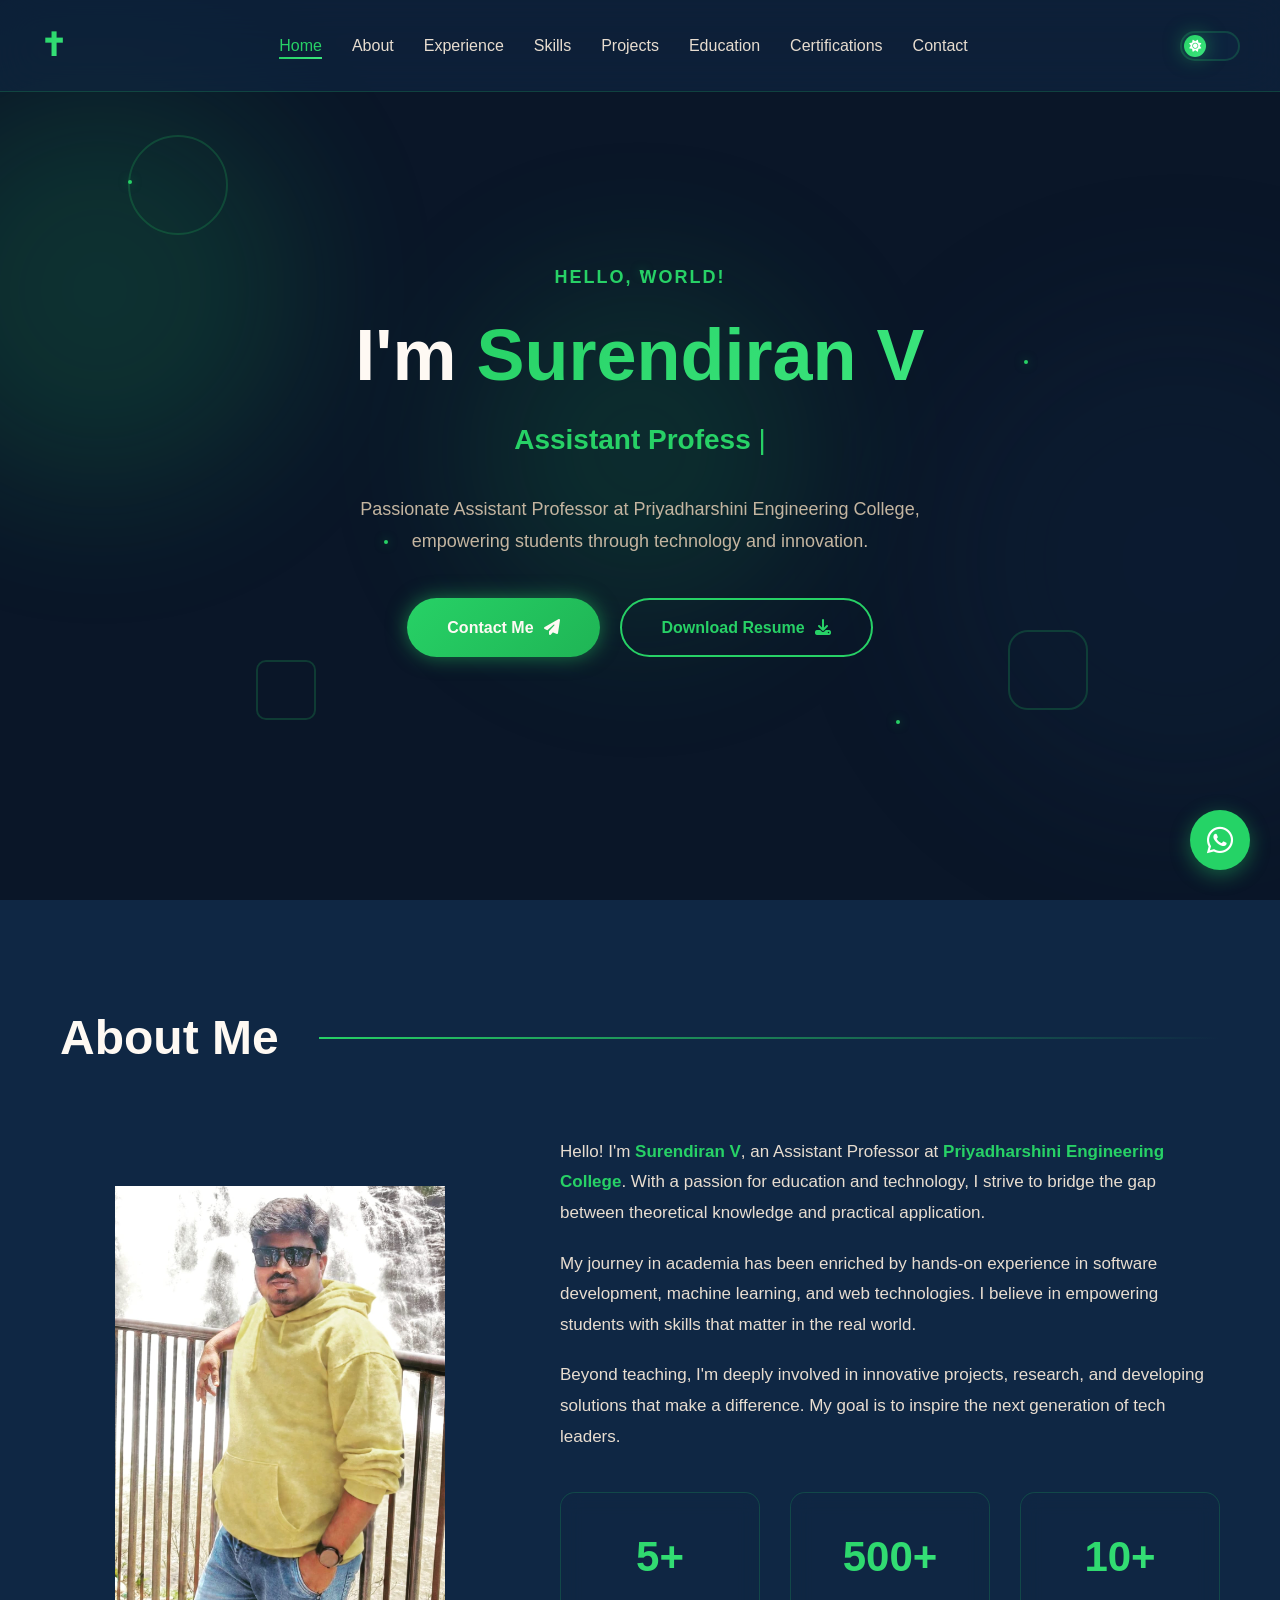
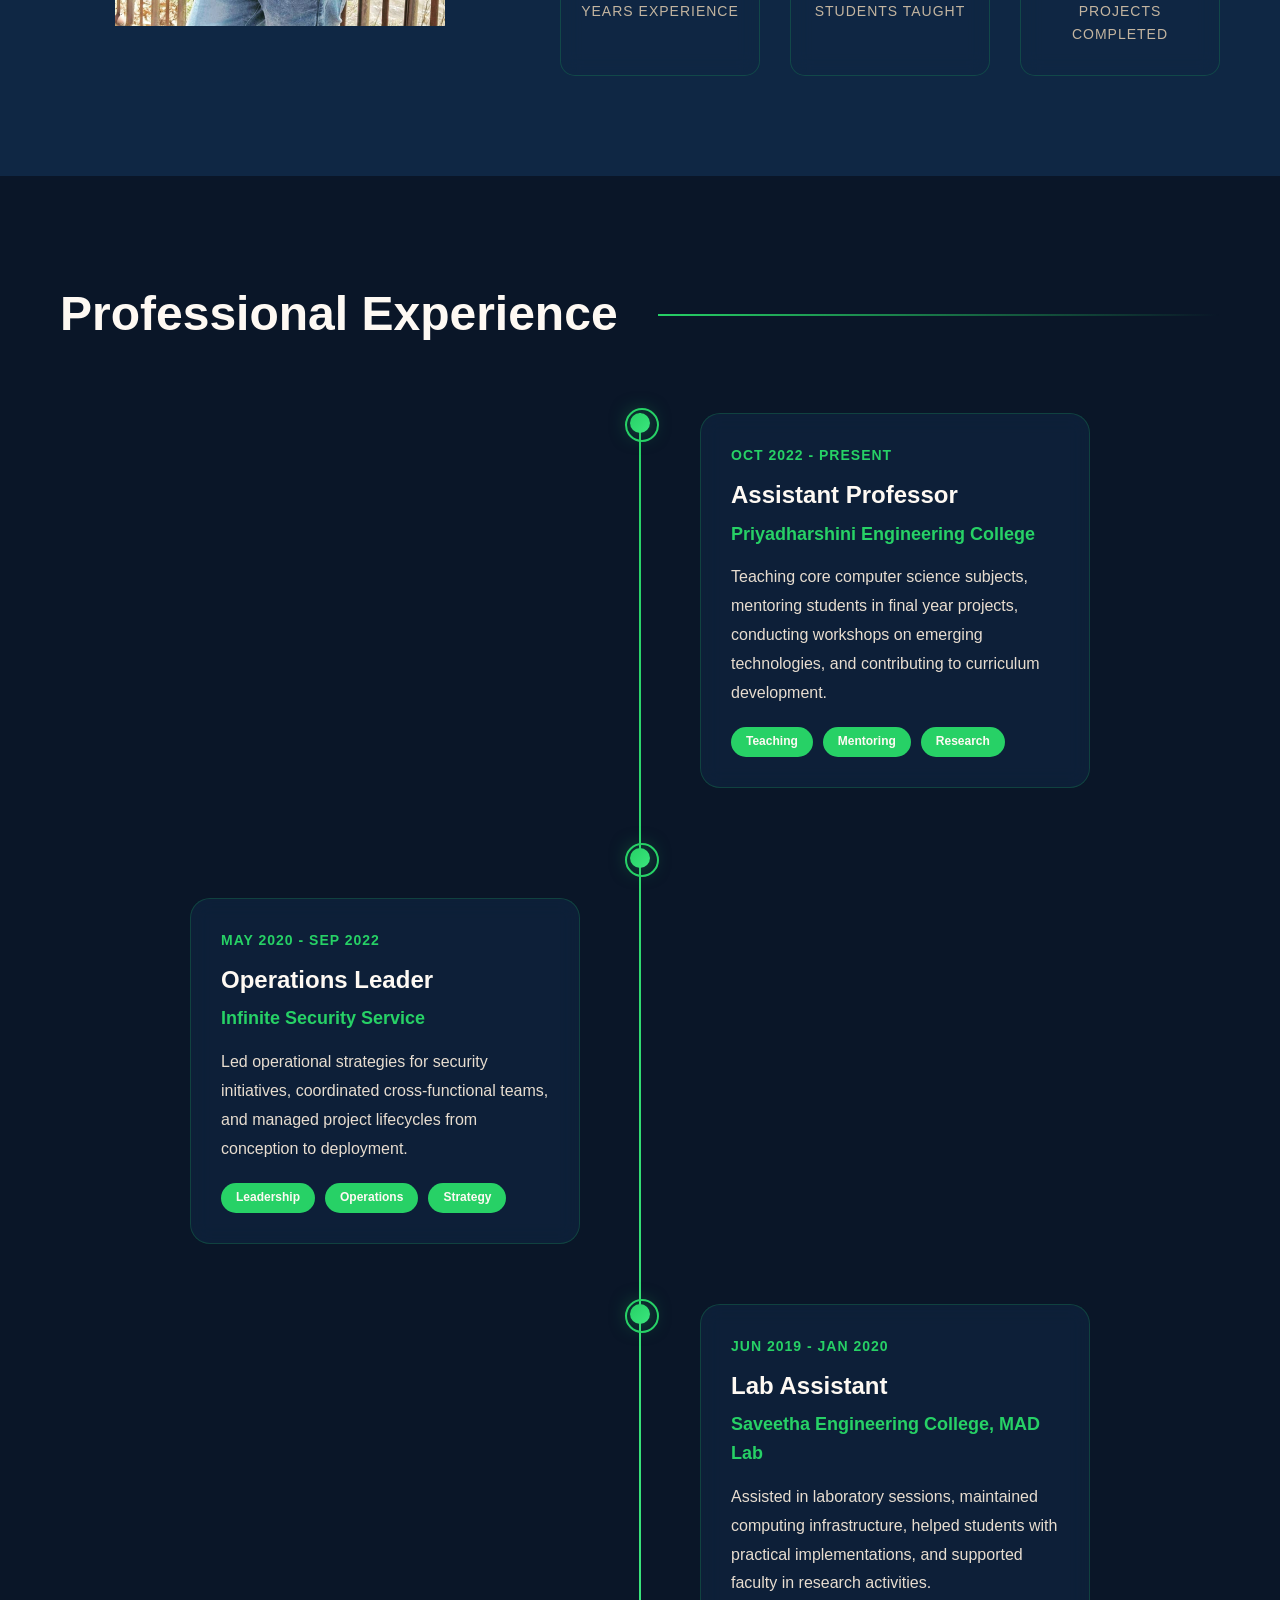
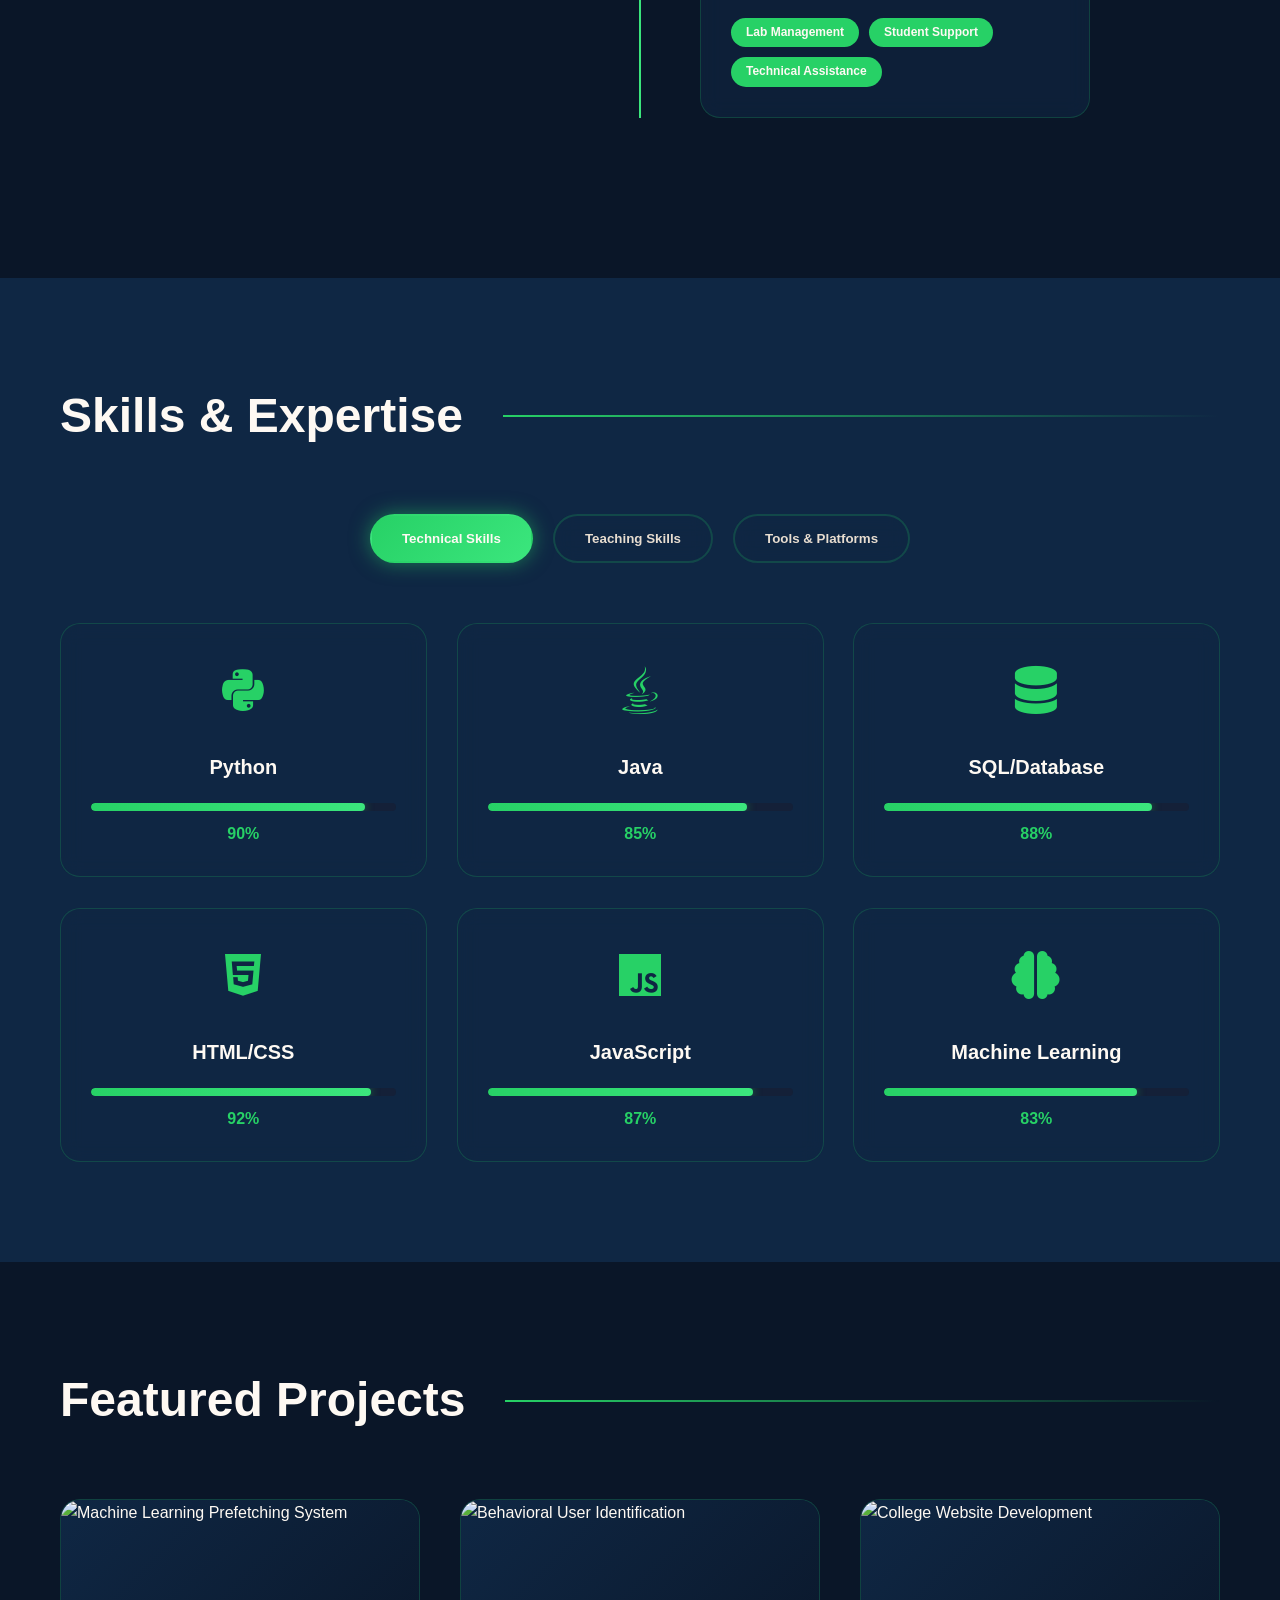
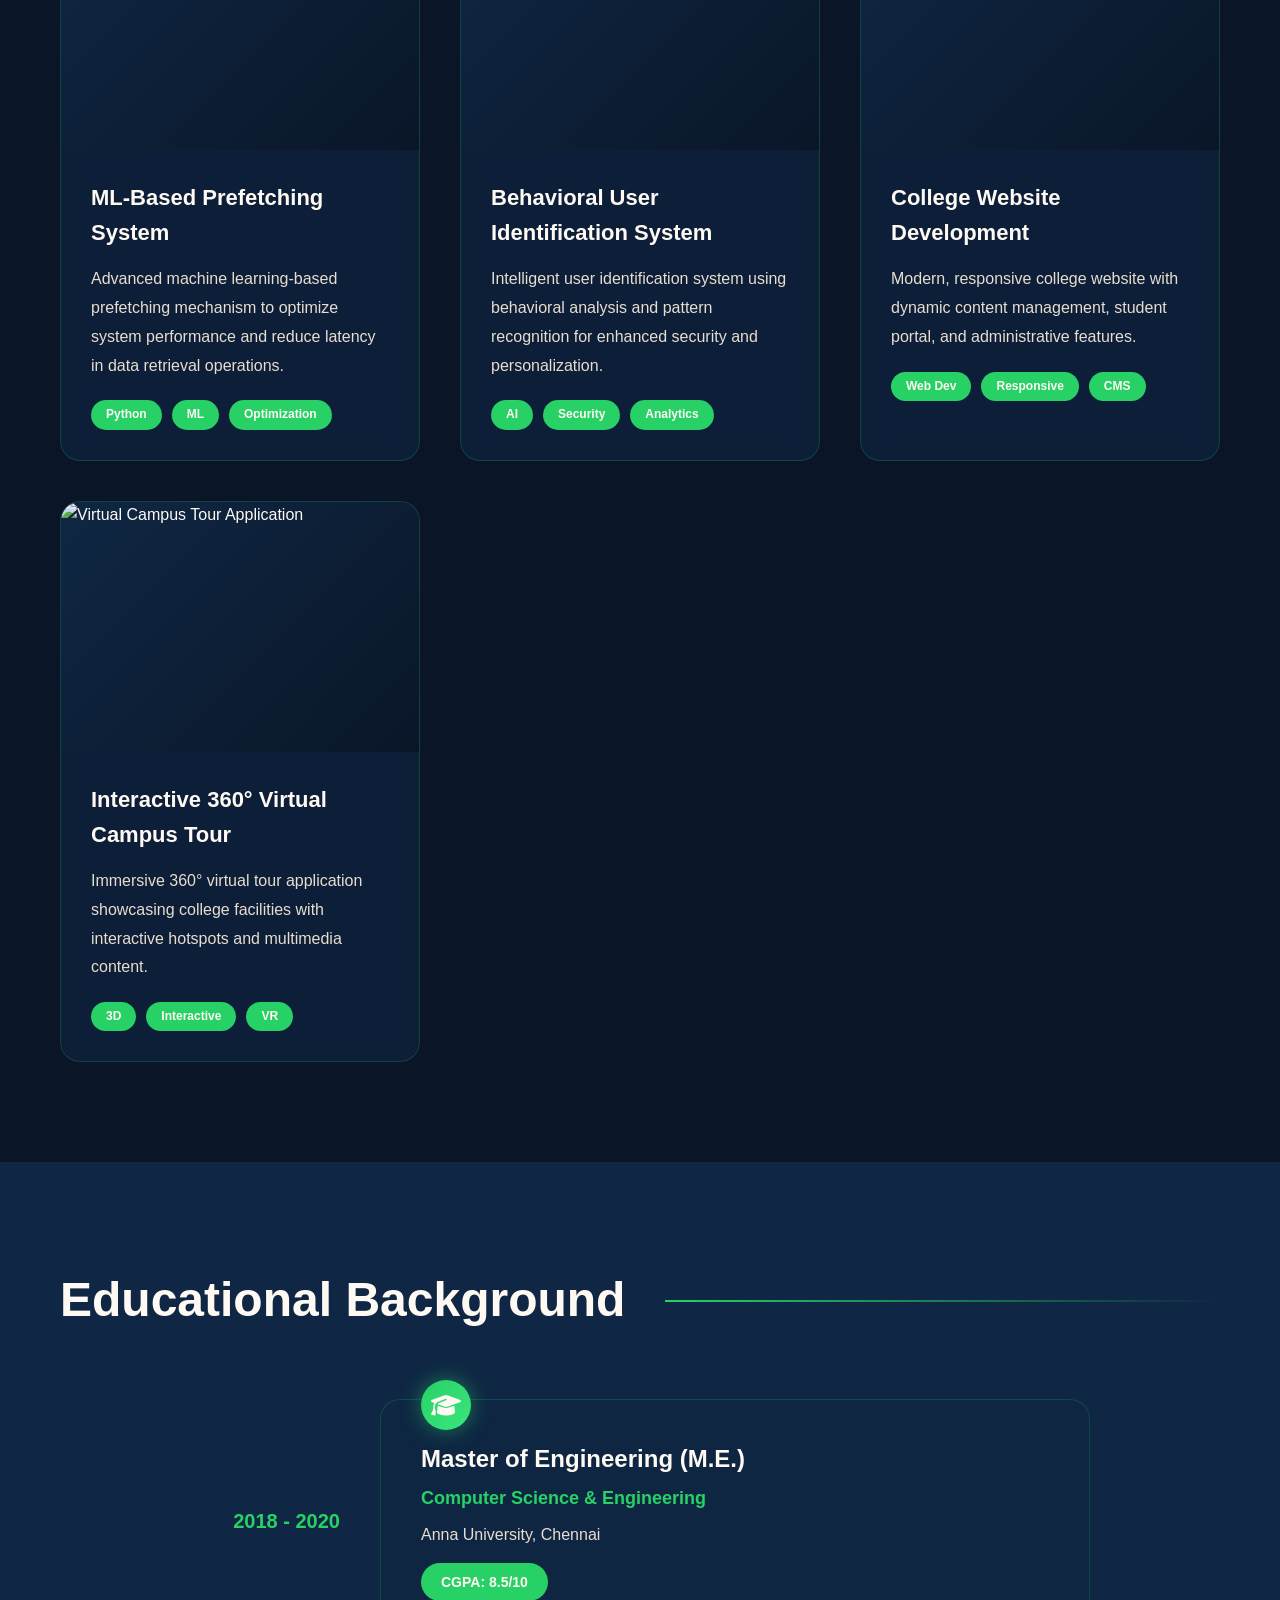
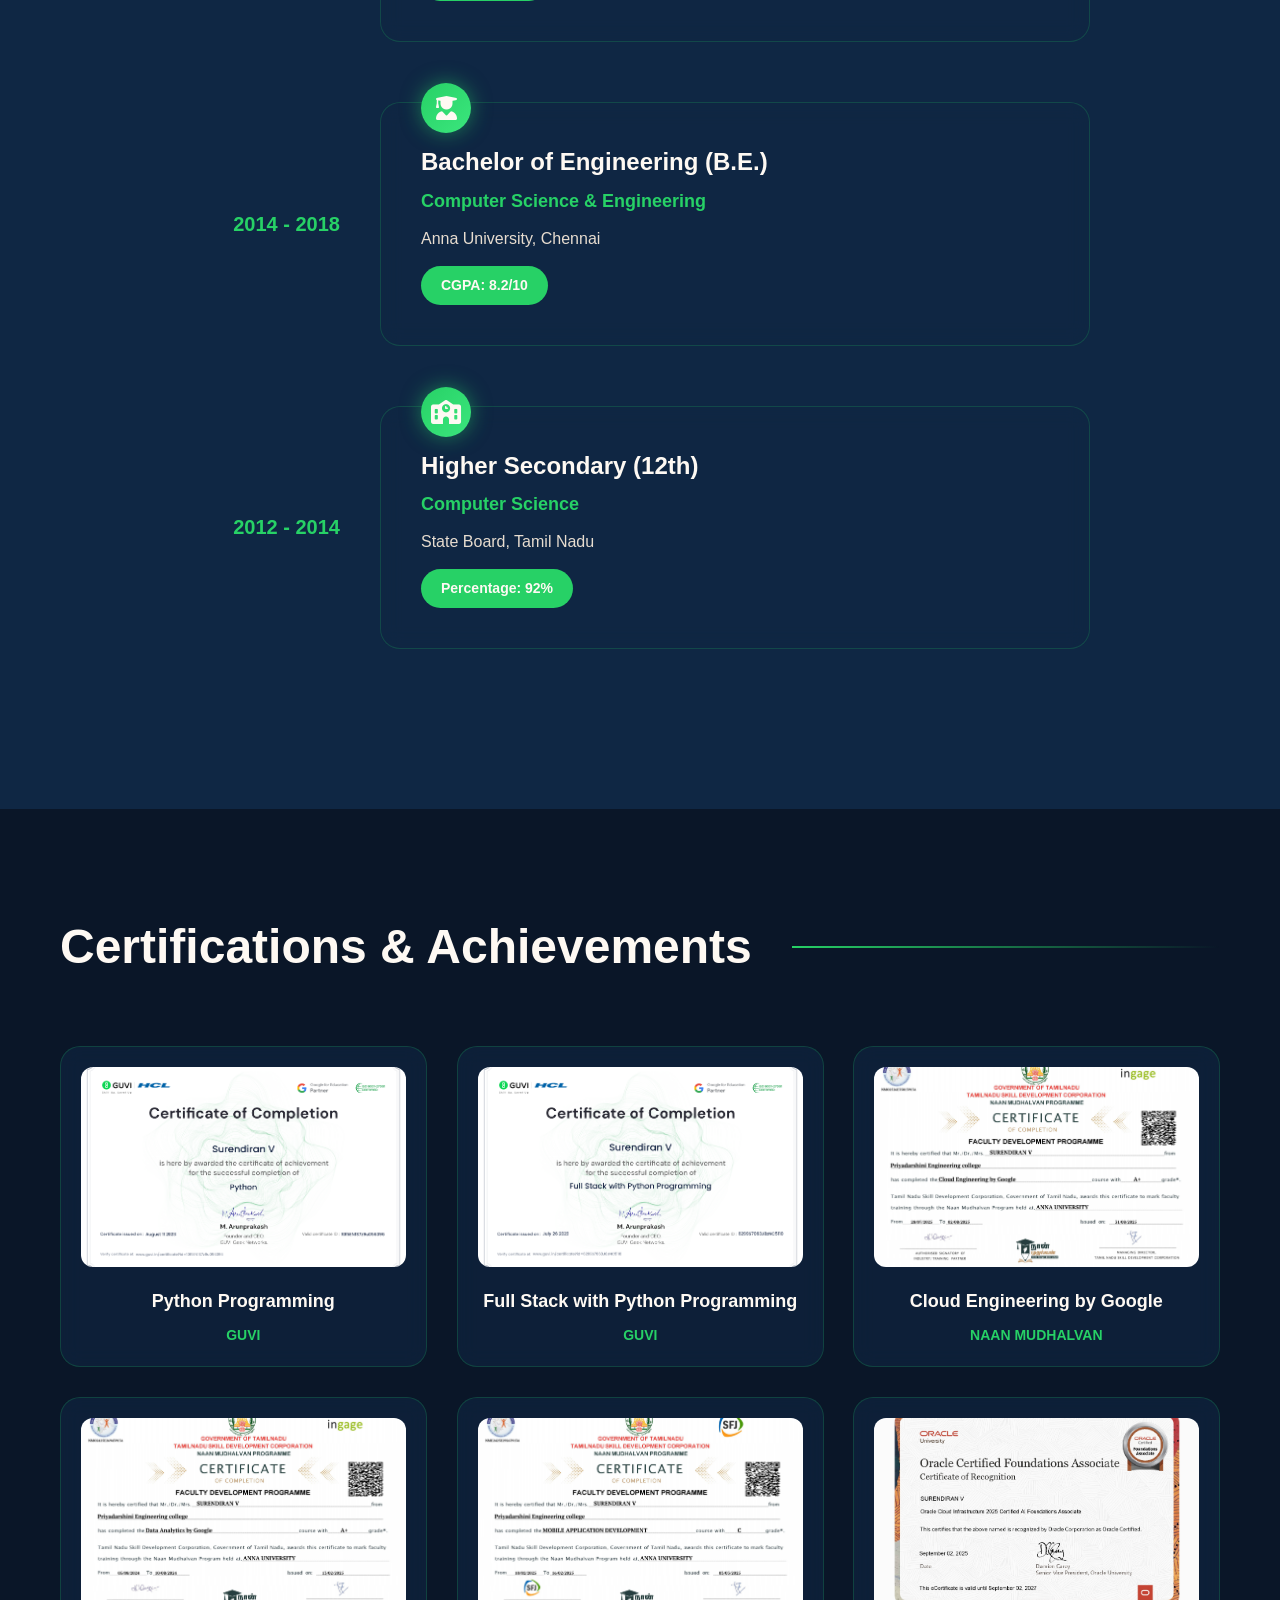
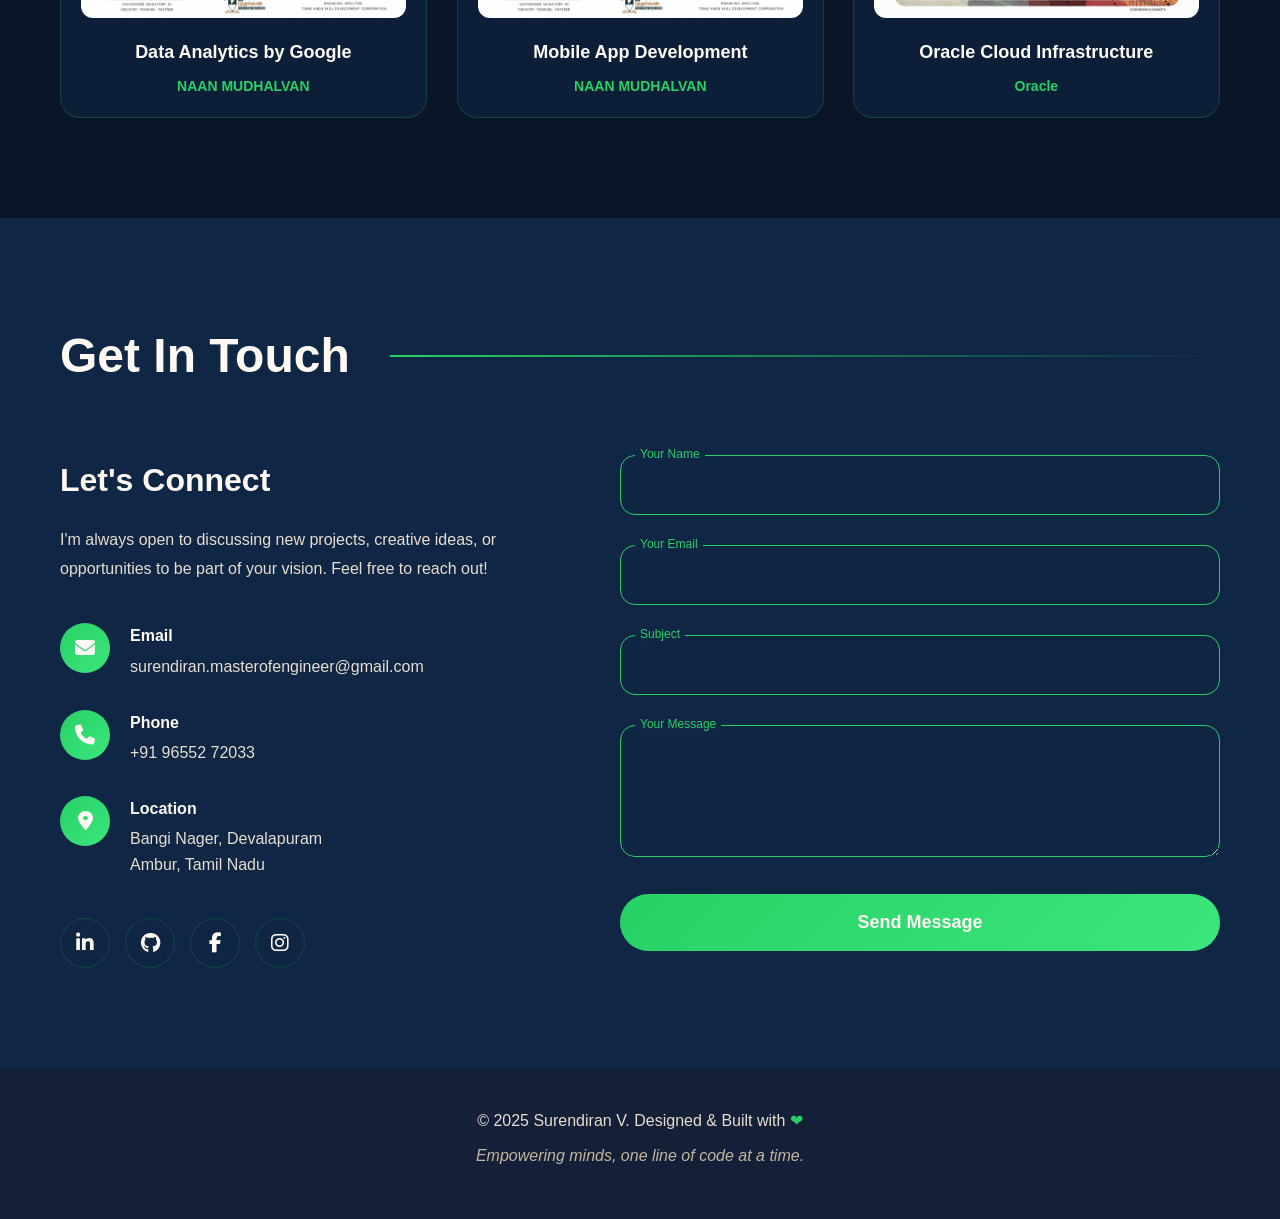
==== commit 613942fa: "Add certificate modal with clickable cards displaying full certificates" ====
--- a/portfolio.html
+++ b/portfolio.html
@@ -551,46 +551,52 @@
             </h2>
 
             <div class="certifications-grid">
-                <div class="cert-card" data-aos="flip-up" data-aos-delay="100">
-                    <div class="cert-icon"><i class="fab fa-python"></i></div>
-                    <h3 class="cert-title">Python for Data Science</h3>
-                    <p class="cert-issuer">IBM - Coursera</p>
-                    <p class="cert-date">2023</p>
-                </div>
-
-                <div class="cert-card" data-aos="flip-up" data-aos-delay="200">
-                    <div class="cert-icon"><i class="fas fa-brain"></i></div>
-                    <h3 class="cert-title">Machine Learning Specialization</h3>
-                    <p class="cert-issuer">Stanford - Coursera</p>
-                    <p class="cert-date">2022</p>
-                </div>
-
-                <div class="cert-card" data-aos="flip-up" data-aos-delay="300">
-                    <div class="cert-icon"><i class="fab fa-aws"></i></div>
-                    <h3 class="cert-title">AWS Cloud Practitioner</h3>
-                    <p class="cert-issuer">Amazon Web Services</p>
-                    <p class="cert-date">2023</p>
-                </div>
-
-                <div class="cert-card" data-aos="flip-up" data-aos-delay="400">
-                    <div class="cert-icon"><i class="fas fa-certificate"></i></div>
-                    <h3 class="cert-title">Full Stack Development</h3>
-                    <p class="cert-issuer">Udemy</p>
-                    <p class="cert-date">2022</p>
-                </div>
-
-                <div class="cert-card" data-aos="flip-up" data-aos-delay="500">
-                    <div class="cert-icon"><i class="fas fa-database"></i></div>
-                    <h3 class="cert-title">Database Management</h3>
-                    <p class="cert-issuer">Oracle University</p>
-                    <p class="cert-date">2021</p>
-                </div>
-
-                <div class="cert-card" data-aos="flip-up" data-aos-delay="600">
-                    <div class="cert-icon"><i class="fas fa-shield-alt"></i></div>
-                    <h3 class="cert-title">Cybersecurity Fundamentals</h3>
-                    <p class="cert-issuer">Cisco NetAcad</p>
-                    <p class="cert-date">2023</p>
+                <div class="cert-card" data-aos="flip-up" data-aos-delay="100" onclick="openCertModal('assets/Guvi-python.png')">
+                    <div class="cert-image-wrapper">
+                        <img src="assets/Guvi-python.png" alt="GUVI Python Certification" class="cert-thumbnail">
+                    </div>
+                    <h3 class="cert-title">Python Programming</h3>
+                    <p class="cert-issuer">GUVI</p>
+                </div>
+
+                <div class="cert-card" data-aos="flip-up" data-aos-delay="200" onclick="openCertModal('assets/Guvi.png')">
+                    <div class="cert-image-wrapper">
+                        <img src="assets/Guvi.png" alt="GUVI Certification" class="cert-thumbnail">
+                    </div>
+                    <h3 class="cert-title">Full Stack with Python Programming</h3>
+                    <p class="cert-issuer">GUVI</p>
+                </div>
+
+                <div class="cert-card" data-aos="flip-up" data-aos-delay="300" onclick="openCertModal('assets/nm-cloudengineering.jpg')">
+                    <div class="cert-image-wrapper">
+                        <img src="assets/nm-cloudengineering.jpg" alt="Cloud Engineering" class="cert-thumbnail">
+                    </div>
+                    <h3 class="cert-title">Cloud Engineering by Google</h3>
+                    <p class="cert-issuer">NAAN MUDHALVAN</p>
+                </div>
+
+                <div class="cert-card" data-aos="flip-up" data-aos-delay="400" onclick="openCertModal('assets/nm-dataanalytics.jpg')">
+                    <div class="cert-image-wrapper">
+                        <img src="assets/nm-dataanalytics.jpg" alt="Data Analytics" class="cert-thumbnail">
+                    </div>
+                    <h3 class="cert-title">Data Analytics by Google</h3>
+                    <p class="cert-issuer">NAAN MUDHALVAN</p>
+                </div>
+
+                <div class="cert-card" data-aos="flip-up" data-aos-delay="500" onclick="openCertModal('assets/nm-mad.jpg')">
+                    <div class="cert-image-wrapper">
+                        <img src="assets/nm-mad.jpg" alt="Mobile Application Development" class="cert-thumbnail">
+                    </div>
+                    <h3 class="cert-title">Mobile App Development</h3>
+                    <p class="cert-issuer">NAAN MUDHALVAN</p>
+                </div>
+
+                <div class="cert-card" data-aos="flip-up" data-aos-delay="600" onclick="openCertModal('assets/Oracle.jpg')">
+                    <div class="cert-image-wrapper">
+                        <img src="assets/Oracle.jpg" alt="Oracle Certification" class="cert-thumbnail">
+                    </div>
+                    <h3 class="cert-title">Oracle Cloud Infrastructure</h3>
+                    <p class="cert-issuer">Oracle</p>
                 </div>
             </div>
         </div>
@@ -703,6 +709,17 @@
         </div>
     </div>
 
+    <!-- ===================== CERTIFICATE MODAL ===================== -->
+    <div class="cert-modal" id="certModal">
+        <div class="cert-modal-overlay" onclick="closeCertModal()"></div>
+        <div class="cert-modal-content">
+            <button class="cert-modal-close" onclick="closeCertModal()">
+                <i class="fas fa-times"></i>
+            </button>
+            <img id="certModalImage" src="" alt="Certificate" class="cert-modal-image">
+        </div>
+    </div>
+
     <!-- ===================== FLOATING WHATSAPP BUTTON ===================== -->
     <a href="https://wa.me/919655272033" class="whatsapp-float" target="_blank" aria-label="WhatsApp">
         <i class="fab fa-whatsapp"></i>
--- a/css/style.css
+++ b/css/style.css
@@ -1203,7 +1203,7 @@
 }
 
 .cert-card {
-    padding: 40px 30px;
+    padding: 20px;
     background: var(--glass-bg);
     backdrop-filter: blur(10px);
     border-radius: 20px;
@@ -1211,43 +1211,128 @@
     text-align: center;
     transition: all 0.3s;
     cursor: pointer;
+    overflow: hidden;
 }
 
 .cert-card:hover {
-    transform: translateY(-10px) scale(1.05);
+    transform: translateY(-10px);
     box-shadow: var(--shadow-lg);
     border-color: var(--green-primary);
 }
 
-.cert-icon {
-    font-size: 48px;
-    color: var(--green-primary);
+.cert-image-wrapper {
+    width: 100%;
+    height: 200px;
+    border-radius: 12px;
+    overflow: hidden;
     margin-bottom: 20px;
-    transition: all 0.3s;
-}
-
-.cert-card:hover .cert-icon {
-    transform: rotateY(360deg);
-    color: var(--green-light);
+    background: var(--bg-secondary);
+    display: flex;
+    align-items: center;
+    justify-content: center;
+}
+
+.cert-thumbnail {
+    width: 100%;
+    height: 100%;
+    object-fit: cover;
+    transition: transform 0.3s;
+}
+
+.cert-card:hover .cert-thumbnail {
+    transform: scale(1.1);
 }
 
 .cert-title {
-    font-size: 20px;
+    font-size: 18px;
     font-weight: 700;
     color: var(--text-primary);
-    margin-bottom: 10px;
+    margin-bottom: 8px;
 }
 
 .cert-issuer {
-    color: var(--text-secondary);
-    font-size: 16px;
-    margin-bottom: 5px;
-}
-
-.cert-date {
     color: var(--green-primary);
+    font-size: 14px;
     font-weight: 600;
-    font-size: 14px;
+}
+
+/* === CERTIFICATE MODAL === */
+.cert-modal {
+    position: fixed;
+    top: 0;
+    left: 0;
+    width: 100%;
+    height: 100%;
+    z-index: 9999;
+    display: none;
+    align-items: center;
+    justify-content: center;
+}
+
+.cert-modal.active {
+    display: flex;
+}
+
+.cert-modal-overlay {
+    position: absolute;
+    top: 0;
+    left: 0;
+    width: 100%;
+    height: 100%;
+    background: rgba(10, 22, 40, 0.95);
+    backdrop-filter: blur(10px);
+    cursor: pointer;
+}
+
+.cert-modal-content {
+    position: relative;
+    max-width: 90vw;
+    max-height: 90vh;
+    z-index: 10000;
+    animation: certZoomIn 0.3s ease-out;
+}
+
+@keyframes certZoomIn {
+    from {
+        opacity: 0;
+        transform: scale(0.8);
+    }
+    to {
+        opacity: 1;
+        transform: scale(1);
+    }
+}
+
+.cert-modal-image {
+    width: 100%;
+    height: 100%;
+    max-height: 90vh;
+    object-fit: contain;
+    border-radius: 12px;
+    box-shadow: 0 20px 60px rgba(39, 209, 102, 0.3);
+}
+
+.cert-modal-close {
+    position: absolute;
+    top: -50px;
+    right: 0;
+    width: 40px;
+    height: 40px;
+    background: var(--green-primary);
+    border: none;
+    border-radius: 50%;
+    color: var(--cream);
+    font-size: 20px;
+    cursor: pointer;
+    transition: all 0.3s;
+    display: flex;
+    align-items: center;
+    justify-content: center;
+}
+
+.cert-modal-close:hover {
+    transform: rotate(90deg);
+    background: var(--green-light);
 }
 
 /* === CONTACT SECTION === */
